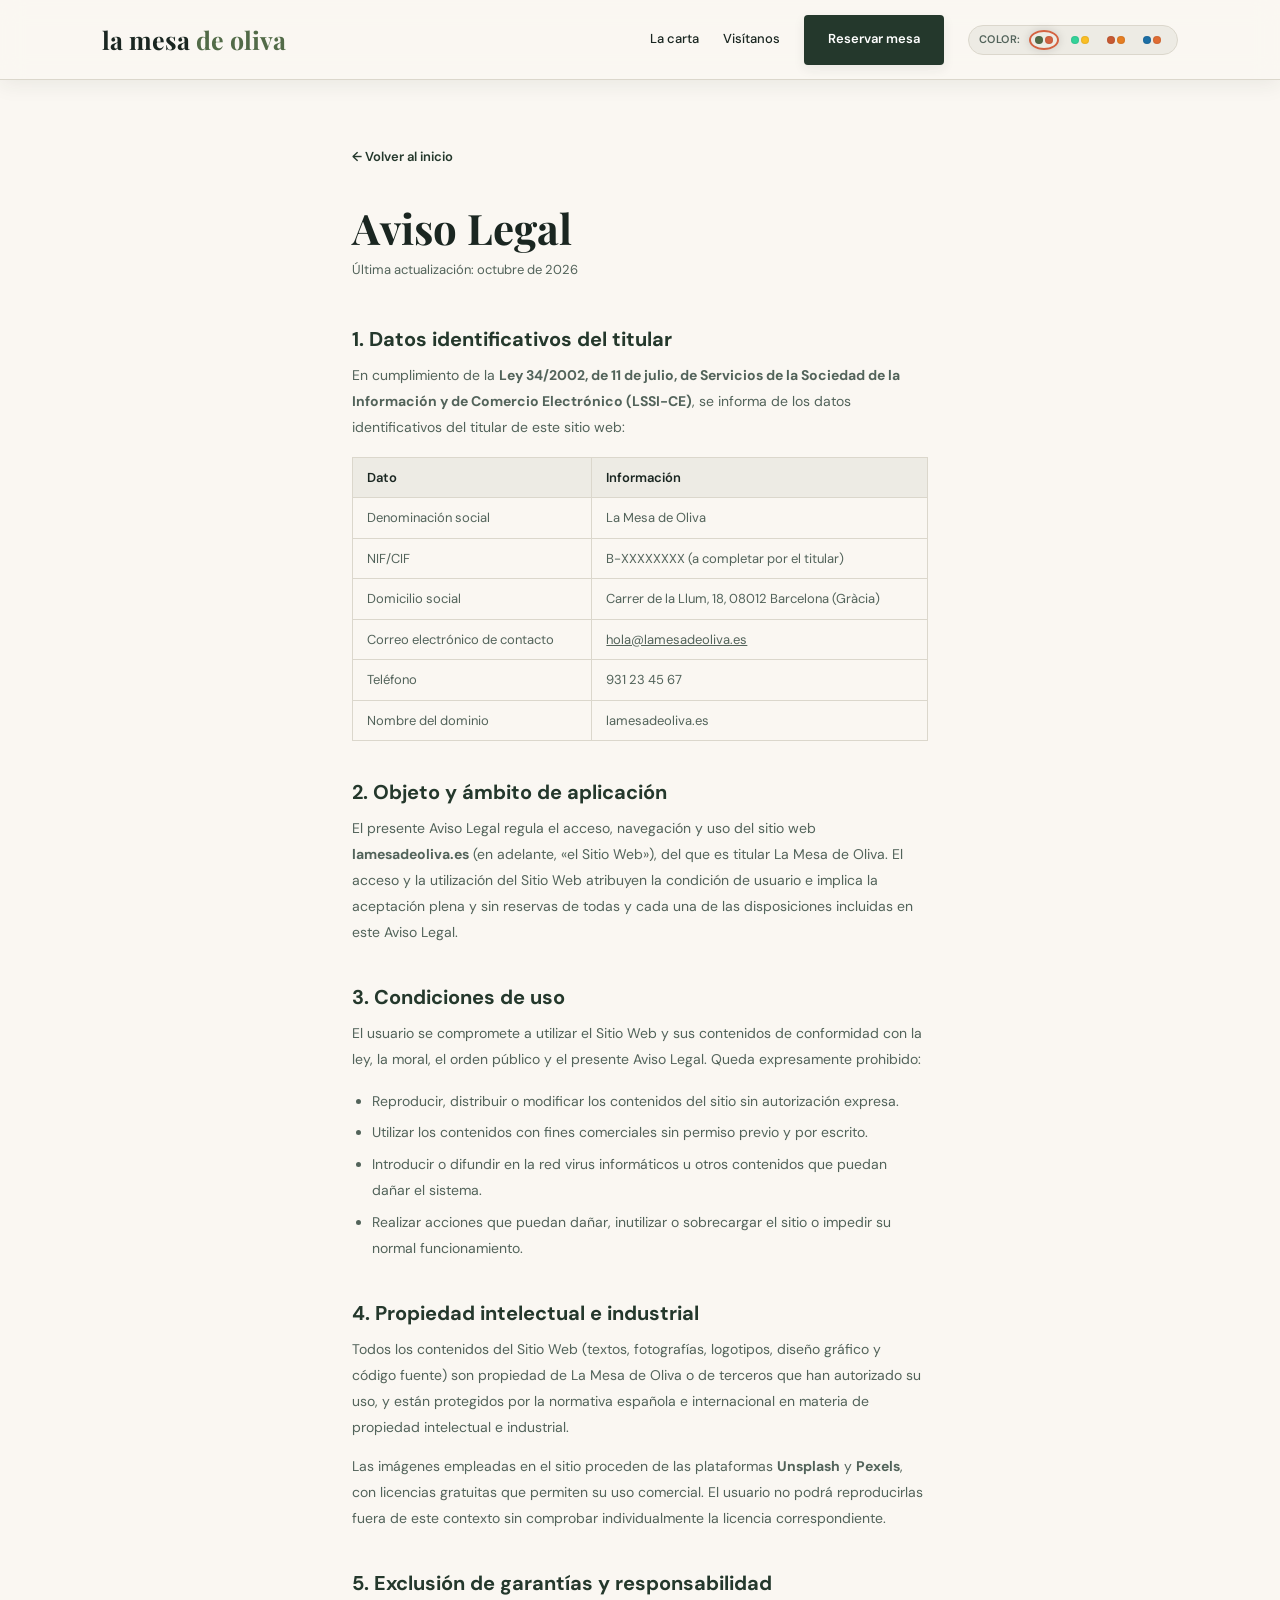
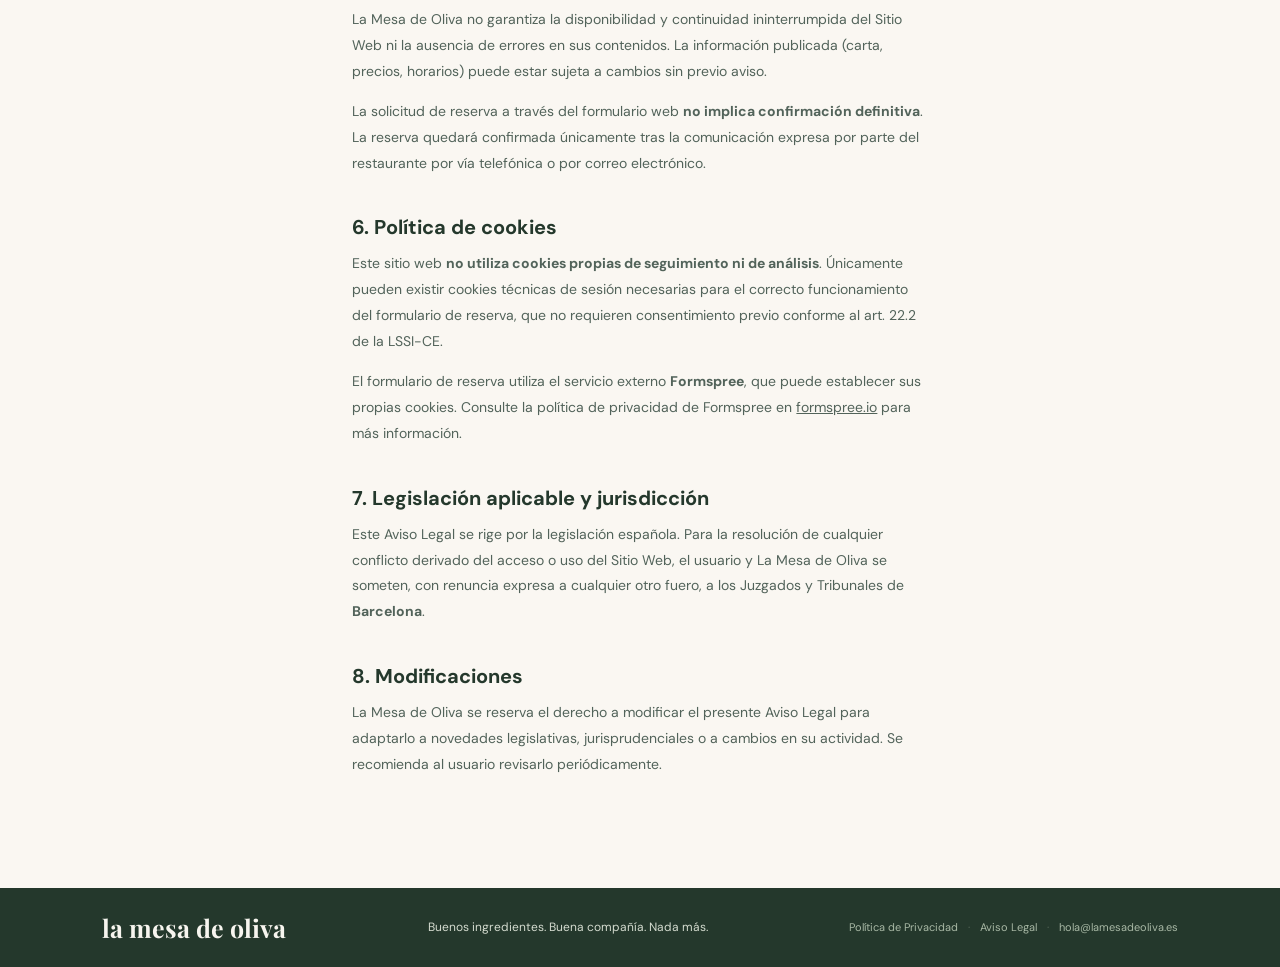
==== aviso-legal.html @ ecdb7daf "Hacienda" ====
<!doctype html>
<html lang="es">
<head>
  <meta charset="utf-8">
  <meta name="viewport" content="width=device-width, initial-scale=1">
  <meta name="description" content="Aviso Legal de La Mesa de Oliva. Información sobre el titular del sitio web conforme a la Ley 34/2002 (LSSI-CE).">
  <title>Aviso Legal | La Mesa de Oliva</title>
  <link rel="icon" href="data:image/svg+xml,<svg xmlns='http://www.w3.org/2000/svg' viewBox='0 0 100 100'><text y='.9em' font-size='90'>🫒</text></svg>">
  <link rel="preconnect" href="https://fonts.googleapis.com">
  <link rel="preconnect" href="https://fonts.gstatic.com" crossorigin>
  <link href="https://fonts.googleapis.com/css2?family=DM+Sans:wght@400;500;600;700&family=Playfair+Display:wght@600;700&display=swap" rel="stylesheet">
  <link rel="stylesheet" href="styles.css">
  <script src="theme.js"></script>
  <style>
    .legal-page {
      max-width: 780px;
      margin: 0 auto;
      padding: 64px 8vw 96px;
    }
    .legal-page h1 {
      font-size: 42px;
      margin-bottom: 10px;
    }
    .legal-date {
      color: var(--muted);
      font-size: 13px;
      margin-bottom: 48px;
      display: block;
    }
    .legal-page h2 {
      font-size: 20px;
      margin-top: 40px;
      margin-bottom: 12px;
      font-family: "DM Sans", sans-serif;
      font-weight: 700;
      color: var(--olive-dark);
    }
    [data-theme="noche"] .legal-page h2 { color: var(--olive); }
    .legal-page p, .legal-page li {
      color: var(--muted);
      font-size: 14px;
      line-height: 1.85;
      margin-bottom: 14px;
    }
    .legal-page ul { padding-left: 20px; }
    .legal-page li { margin-bottom: 6px; }
    .legal-back {
      display: inline-flex;
      align-items: center;
      gap: 6px;
      margin-bottom: 40px;
      color: var(--olive-dark);
      font-size: 13px;
      font-weight: 600;
      text-decoration: none;
      transition: color 160ms ease;
    }
    [data-theme="noche"] .legal-back { color: var(--olive); }
    .legal-back:hover { color: var(--clay); }
    .legal-table {
      width: 100%;
      border-collapse: collapse;
      font-size: 13px;
      margin: 16px 0 24px;
    }
    .legal-table th, .legal-table td {
      padding: 10px 14px;
      text-align: left;
      border: 1px solid var(--line);
      color: var(--muted);
      line-height: 1.5;
    }
    .legal-table th {
      background: var(--sage);
      font-weight: 600;
      color: var(--ink);
    }
  </style>
</head>
<body>
  <header class="site-header">
    <a class="brand" href="index.html" aria-label="La Mesa de Oliva, inicio">la mesa <span>de oliva</span></a>
    <nav aria-label="Navegación principal">
      <a href="index.html#carta">La carta</a>
      <a href="index.html#visitanos">Visítanos</a>
      <a class="button nav-button" href="reserva.html">Reservar mesa</a>
      <div class="theme-selector-wrap" title="Cambiar tema de color">
        <span class="theme-selector-label">Color:</span>
        <div class="theme-selector">
          <button type="button" class="theme-btn active" data-theme="oliva" title="Oliva & Terracota" aria-label="Tema Oliva y Terracota">
            <span class="color-dot" style="background:#526b48"></span>
            <span class="color-dot" style="background:#d46241"></span>
          </button>
          <button type="button" class="theme-btn" data-theme="noche" title="Noche Esmeralda & Oro" aria-label="Tema Noche Esmeralda y Oro">
            <span class="color-dot" style="background:#34d399"></span>
            <span class="color-dot" style="background:#fbbf24"></span>
          </button>
          <button type="button" class="theme-btn" data-theme="terracota" title="Terracota Atardecer" aria-label="Tema Terracota Atardecer">
            <span class="color-dot" style="background:#c85a32"></span>
            <span class="color-dot" style="background:#e67e22"></span>
          </button>
          <button type="button" class="theme-btn" data-theme="cobalto" title="Azul Mediterráneo" aria-label="Tema Azul Mediterráneo">
            <span class="color-dot" style="background:#1d6fa5"></span>
            <span class="color-dot" style="background:#e06d34"></span>
          </button>
        </div>
      </div>
    </nav>
  </header>

  <main>
    <div class="legal-page">
      <a class="legal-back" href="index.html">← Volver al inicio</a>
      <h1>Aviso Legal</h1>
      <span class="legal-date">Última actualización: octubre de 2026</span>

      <h2>1. Datos identificativos del titular</h2>
      <p>En cumplimiento de la <strong>Ley 34/2002, de 11 de julio, de Servicios de la Sociedad de la Información y de Comercio Electrónico (LSSI-CE)</strong>, se informa de los datos identificativos del titular de este sitio web:</p>
      <table class="legal-table">
        <tr><th>Dato</th><th>Información</th></tr>
        <tr><td>Denominación social</td><td>La Mesa de Oliva</td></tr>
        <tr><td>NIF/CIF</td><td>B-XXXXXXXX (a completar por el titular)</td></tr>
        <tr><td>Domicilio social</td><td>Carrer de la Llum, 18, 08012 Barcelona (Gràcia)</td></tr>
        <tr><td>Correo electrónico de contacto</td><td><a href="mailto:hola@lamesadeoliva.es">hola@lamesadeoliva.es</a></td></tr>
        <tr><td>Teléfono</td><td>931 23 45 67</td></tr>
        <tr><td>Nombre del dominio</td><td>lamesadeoliva.es</td></tr>
      </table>

      <h2>2. Objeto y ámbito de aplicación</h2>
      <p>El presente Aviso Legal regula el acceso, navegación y uso del sitio web <strong>lamesadeoliva.es</strong> (en adelante, «el Sitio Web»), del que es titular La Mesa de Oliva. El acceso y la utilización del Sitio Web atribuyen la condición de usuario e implica la aceptación plena y sin reservas de todas y cada una de las disposiciones incluidas en este Aviso Legal.</p>

      <h2>3. Condiciones de uso</h2>
      <p>El usuario se compromete a utilizar el Sitio Web y sus contenidos de conformidad con la ley, la moral, el orden público y el presente Aviso Legal. Queda expresamente prohibido:</p>
      <ul>
        <li>Reproducir, distribuir o modificar los contenidos del sitio sin autorización expresa.</li>
        <li>Utilizar los contenidos con fines comerciales sin permiso previo y por escrito.</li>
        <li>Introducir o difundir en la red virus informáticos u otros contenidos que puedan dañar el sistema.</li>
        <li>Realizar acciones que puedan dañar, inutilizar o sobrecargar el sitio o impedir su normal funcionamiento.</li>
      </ul>

      <h2>4. Propiedad intelectual e industrial</h2>
      <p>Todos los contenidos del Sitio Web (textos, fotografías, logotipos, diseño gráfico y código fuente) son propiedad de La Mesa de Oliva o de terceros que han autorizado su uso, y están protegidos por la normativa española e internacional en materia de propiedad intelectual e industrial.</p>
      <p>Las imágenes empleadas en el sitio proceden de las plataformas <strong>Unsplash</strong> y <strong>Pexels</strong>, con licencias gratuitas que permiten su uso comercial. El usuario no podrá reproducirlas fuera de este contexto sin comprobar individualmente la licencia correspondiente.</p>

      <h2>5. Exclusión de garantías y responsabilidad</h2>
      <p>La Mesa de Oliva no garantiza la disponibilidad y continuidad ininterrumpida del Sitio Web ni la ausencia de errores en sus contenidos. La información publicada (carta, precios, horarios) puede estar sujeta a cambios sin previo aviso.</p>
      <p>La solicitud de reserva a través del formulario web <strong>no implica confirmación definitiva</strong>. La reserva quedará confirmada únicamente tras la comunicación expresa por parte del restaurante por vía telefónica o por correo electrónico.</p>

      <h2>6. Política de cookies</h2>
      <p>Este sitio web <strong>no utiliza cookies propias de seguimiento ni de análisis</strong>. Únicamente pueden existir cookies técnicas de sesión necesarias para el correcto funcionamiento del formulario de reserva, que no requieren consentimiento previo conforme al art. 22.2 de la LSSI-CE.</p>
      <p>El formulario de reserva utiliza el servicio externo <strong>Formspree</strong>, que puede establecer sus propias cookies. Consulte la política de privacidad de Formspree en <a href="https://formspree.io/legal/privacy-policy" target="_blank" rel="noopener">formspree.io</a> para más información.</p>

      <h2>7. Legislación aplicable y jurisdicción</h2>
      <p>Este Aviso Legal se rige por la legislación española. Para la resolución de cualquier conflicto derivado del acceso o uso del Sitio Web, el usuario y La Mesa de Oliva se someten, con renuncia expresa a cualquier otro fuero, a los Juzgados y Tribunales de <strong>Barcelona</strong>.</p>

      <h2>8. Modificaciones</h2>
      <p>La Mesa de Oliva se reserva el derecho a modificar el presente Aviso Legal para adaptarlo a novedades legislativas, jurisprudenciales o a cambios en su actividad. Se recomienda al usuario revisarlo periódicamente.</p>
    </div>
  </main>

  <footer>
    <div class="footer-content">
      <a class="brand" href="index.html">la mesa <span>de oliva</span></a>
      <p>Buenos ingredientes. Buena compañía. Nada más.</p>
      <div class="footer-links">
        <a href="privacidad.html">Política de Privacidad</a>
        <span>·</span>
        <a href="aviso-legal.html">Aviso Legal</a>
        <span>·</span>
        <a href="mailto:hola@lamesadeoliva.es">hola@lamesadeoliva.es</a>
      </div>
    </div>
  </footer>
</body>
</html>
---- styles.css ----
:root {
  color-scheme: light;
  --ink: #1a2621;
  --muted: #52635a;
  --paper: #faf7f2;
  --olive: #526b48;
  --olive-dark: #24382c;
  --clay: #d46241;
  --sage: #edebe4;
  --line: #dbd7cc;
  --card-bg: #ffffff;
  --shadow-color: rgba(36, 56, 44, 0.08);
  --header-bg: rgba(250, 247, 242, 0.88);
  --border-radius: 4px;
  --transition-speed: 0.35s ease;
  font-family: "DM Sans", sans-serif;
  color: var(--ink);
  background: var(--paper);
  font-synthesis: none;
  text-rendering: optimizeLegibility;
}

[data-theme="oliva"] {
  color-scheme: light;
  --ink: #1a2621;
  --muted: #52635a;
  --paper: #faf7f2;
  --olive: #526b48;
  --olive-dark: #24382c;
  --clay: #d46241;
  --sage: #edebe4;
  --line: #dbd7cc;
  --card-bg: #ffffff;
  --shadow-color: rgba(36, 56, 44, 0.08);
  --header-bg: rgba(250, 247, 242, 0.88);
}

[data-theme="noche"] {
  color-scheme: dark;
  --ink: #f0f4f1;
  --muted: #9bb0a5;
  --paper: #0e1713;
  --olive: #34d399;
  --olive-dark: #192c23;
  --clay: #fbbf24;
  --sage: #16241d;
  --line: #24382f;
  --card-bg: #14221b;
  --shadow-color: rgba(0, 0, 0, 0.5);
  --header-bg: rgba(14, 23, 19, 0.90);
}

[data-theme="terracota"] {
  color-scheme: light;
  --ink: #2d1810;
  --muted: #785a4f;
  --paper: #fff8f5;
  --olive: #c85a32;
  --olive-dark: #4a1e17;
  --clay: #e67e22;
  --sage: #f7ebe4;
  --line: #eed8cd;
  --card-bg: #ffffff;
  --shadow-color: rgba(74, 30, 23, 0.08);
  --header-bg: rgba(255, 248, 245, 0.88);
}

[data-theme="cobalto"] {
  color-scheme: light;
  --ink: #0f1f2c;
  --muted: #4d667b;
  --paper: #f4f8fa;
  --olive: #1d6fa5;
  --olive-dark: #0c2b42;
  --clay: #e06d34;
  --sage: #e1edf5;
  --line: #cce0ee;
  --card-bg: #ffffff;
  --shadow-color: rgba(12, 43, 66, 0.08);
  --header-bg: rgba(244, 248, 250, 0.88);
}

* { box-sizing: border-box; }

html { scroll-behavior: smooth; }

body {
  min-width: 320px;
  margin: 0;
  line-height: 1.55;
  background-color: var(--paper);
  color: var(--ink);
  transition: background-color var(--transition-speed), color var(--transition-speed);
}

a { color: inherit; }

.site-header {
  position: sticky;
  top: 0;
  z-index: 100;
  display: flex;
  min-height: 80px;
  align-items: center;
  justify-content: space-between;
  padding: 0 8vw;
  border-bottom: 1px solid var(--line);
  box-shadow: 0 4px 20px var(--shadow-color);
  background: var(--header-bg);
  backdrop-filter: blur(12px);
  -webkit-backdrop-filter: blur(12px);
  transition: background-color var(--transition-speed), border-color var(--transition-speed);
}

.brand {
  color: var(--ink);
  font-family: "Playfair Display", Georgia, serif;
  font-size: 25px;
  font-weight: 700;
  line-height: 1;
  text-decoration: none;
  transition: color var(--transition-speed);
}

.brand span { color: var(--olive); transition: color var(--transition-speed); }

nav {
  display: flex;
  align-items: center;
  gap: 24px;
  font-size: 13px;
  font-weight: 500;
}

nav a {
  text-decoration: none;
  transition: color 160ms ease;
}

nav a:hover, .visit-details a:hover { color: var(--clay); }

/* Theme Selector Control */
.theme-selector-wrap {
  display: flex;
  align-items: center;
  gap: 8px;
  padding: 4px 10px;
  border-radius: 30px;
  background: var(--sage);
  border: 1px solid var(--line);
  transition: background-color var(--transition-speed), border-color var(--transition-speed);
}

.theme-selector-label {
  font-size: 11px;
  font-weight: 600;
  color: var(--muted);
  text-transform: uppercase;
  letter-spacing: 0.5px;
}

.theme-selector {
  display: flex;
  align-items: center;
  gap: 6px;
}

.theme-btn {
  display: flex;
  align-items: center;
  justify-content: center;
  gap: 2px;
  padding: 4px;
  border: 2px solid transparent;
  border-radius: 50%;
  background: transparent;
  cursor: pointer;
  transition: transform 0.2s ease, border-color 0.2s ease, box-shadow 0.2s ease;
}

.theme-btn:hover {
  transform: scale(1.2);
}

.theme-btn.active {
  border-color: var(--clay);
  box-shadow: 0 0 10px var(--accent-glow, rgba(0,0,0,0.15));
}

.color-dot {
  width: 8px;
  height: 8px;
  border-radius: 50%;
  display: inline-block;
  box-shadow: inset 0 0 2px rgba(0,0,0,0.2);
}

.nav-button {
  display: inline-flex;
  min-height: 42px;
  align-items: center;
  padding: 0 18px;
  border-radius: 4px;
  color: #fff !important;
  background: var(--olive-dark);
  font-size: 13px;
  font-weight: 600;
  text-decoration: none;
  white-space: nowrap;
  transition: background-color 160ms ease, transform 160ms ease, box-shadow 160ms ease;
  box-shadow: 0 2px 8px var(--shadow-color);
}
.nav-button:hover {
  background: var(--clay) !important;
  transform: translateY(-1px);
  box-shadow: 0 4px 14px var(--shadow-color);
}

.hero {
  position: relative;
  display: grid;
  min-height: min(690px, calc(100svh - 82px));
  grid-template-columns: 0.9fr 1.1fr;
  align-items: center;
  gap: 6vw;
  padding: 70px 9vw 96px 12vw;
  overflow: hidden;
  background-color: var(--paper);
  background-image: repeating-linear-gradient(135deg, transparent 0 48px, var(--line) 48px 49px);
  transition: background-color var(--transition-speed);
}

.hero-copy { position: relative; z-index: 1; }

.eyebrow {
  margin: 0 0 18px;
  color: var(--olive);
  font-size: 11px;
  font-weight: 700;
  letter-spacing: 1px;
  text-transform: uppercase;
  transition: color var(--transition-speed);
}

h1, h2, h3, p { margin-top: 0; }
h1, h2, h3 { font-family: "Playfair Display", Georgia, serif; }

h1 {
  margin-bottom: 22px;
  font-size: 92px;
  line-height: 1.02;
  color: var(--ink);
  transition: color var(--transition-speed);
}

h1 em, .visit-section h2 em { color: var(--clay); font-weight: 600; transition: color var(--transition-speed); }

.intro {
  max-width: 360px;
  margin-bottom: 30px;
  color: var(--muted);
  font-size: 17px;
  line-height: 1.7;
  transition: color var(--transition-speed);
}

.button {
  display: inline-flex;
  min-height: 50px;
  align-items: center;
  gap: 16px;
  padding: 0 24px;
  border-radius: 4px;
  color: #fff !important;
  background: var(--olive-dark);
  font-size: 13px;
  font-weight: 600;
  text-decoration: none;
  transition: background-color 160ms ease, transform 160ms ease, box-shadow 160ms ease;
  box-shadow: 0 4px 12px var(--shadow-color);
}

.button:hover {
  transform: translateY(-2px);
  background: var(--clay);
  box-shadow: 0 6px 16px var(--shadow-color);
}
.button span { font-size: 18px; }

.hero-photo {
  position: relative;
  min-height: 430px;
  background: var(--sage);
  box-shadow: 18px 18px 0 var(--sage);
  overflow: visible;
  transition: background-color var(--transition-speed), box-shadow var(--transition-speed);
}

.hero-photo-img {
  display: block;
  width: 100%;
  height: 100%;
  min-height: 430px;
  object-fit: cover;
  object-position: center 55%;
  border-radius: 2px;
}

.hero-photo::after {
  position: absolute;
  right: -12px;
  bottom: 22px;
  padding: 10px 14px;
  color: #fff;
  background: var(--clay);
  content: "DE LA HUERTA A LA MESA";
  font-size: 9px;
  font-weight: 700;
  letter-spacing: 1px;
  border-radius: 2px;
  box-shadow: 0 4px 12px var(--shadow-color);
  transition: background-color var(--transition-speed);
}

.photo-note {
  position: absolute;
  right: 9vw;
  bottom: 31px;
  margin: 0;
  color: var(--muted);
  font-size: 11px;
  transition: color var(--transition-speed);
}

.menu-section {
  padding: 96px 8vw 100px;
  background-color: var(--sage);
  background-image: linear-gradient(90deg, var(--line) 1px, transparent 1px);
  background-size: 72px 100%;
  transition: background-color var(--transition-speed);
}

.section-heading { margin-bottom: 44px; text-align: center; }
.section-heading .eyebrow { margin-bottom: 11px; }

h2 {
  margin-bottom: 0;
  font-size: 44px;
  line-height: 1.15;
  color: var(--ink);
  transition: color var(--transition-speed);
}

.menu-list {
  display: grid;
  max-width: 1160px;
  grid-template-columns: repeat(2, minmax(0, 1fr));
  gap: 16px 48px;
  margin: 0 auto;
}

.dish {
  display: grid;
  grid-template-columns: 112px minmax(0, 1fr) auto;
  align-items: center;
  gap: 16px;
  padding: 20px 16px;
  border-top: 1px solid var(--line);
  border-radius: 6px;
  transition: background-color 200ms ease, transform 200ms ease, box-shadow 200ms ease;
}

.dish:hover {
  background: var(--card-bg);
  transform: translateY(-2px);
  box-shadow: 0 8px 24px var(--shadow-color);
}

.dish-image {
  width: 112px;
  aspect-ratio: 1;
  object-fit: cover;
  border-radius: 4px;
  background: var(--line);
}

.dish-copy { min-width: 0; }
.dish h3 { margin-bottom: 7px; font-size: 20px; line-height: 1.25; color: var(--ink); transition: color var(--transition-speed); }
.dish p { margin: 0; color: var(--muted); font-size: 13px; line-height: 1.65; transition: color var(--transition-speed); }
.dish > span {
  padding-left: 14px;
  border-left: 1px solid var(--line);
  color: var(--olive-dark);
  font-size: 15px;
  font-weight: 700;
  white-space: nowrap;
  transition: color var(--transition-speed);
}

[data-theme="noche"] .dish > span {
  color: var(--olive);
}

.menu-note { margin: 28px 0 0; color: var(--muted); font-size: 13px; text-align: center; }

.booking-section {
  display: grid;
  grid-template-columns: 0.85fr 1.15fr;
  gap: 8vw;
  padding: 88px 14vw;
  background: var(--sage);
  transition: background-color var(--transition-speed);
}

.booking-copy h2 { margin-bottom: 20px; font-size: 54px; }
.booking-copy h1 { margin-bottom: 20px; font-size: 54px; line-height: 1.15; color: var(--ink); }
.booking-copy h1 em, .booking-copy h2 em { color: var(--clay); font-weight: 600; }
.booking-copy > p:not(.eyebrow) { max-width: 290px; color: var(--muted); font-size: 14px; line-height: 1.7; }
.booking-copy > a, .phone-link {
  color: var(--olive-dark);
  font-size: 13px;
  font-weight: 700;
  text-decoration-thickness: 1px;
  text-underline-offset: 3px;
}
[data-theme="noche"] .booking-copy > a, [data-theme="noche"] .phone-link {
  color: var(--olive);
}
.phone-link:hover { color: var(--clay); }

.booking-form {
  display: grid;
  grid-template-columns: 1fr 1fr;
  align-content: center;
  gap: 18px 16px;
}

.booking-form label { display: grid; gap: 8px; color: var(--ink); font-size: 13px; font-weight: 600; }
.form-full-width { grid-column: 1 / -1; }

.booking-form input, .booking-form select, .booking-form textarea {
  width: 100%;
  min-height: 46px;
  padding: 0 12px;
  border: 1px solid var(--line);
  border-radius: 4px;
  color: var(--ink);
  background: var(--card-bg);
  font: inherit;
  font-size: 14px;
  transition: border-color 160ms ease, box-shadow 160ms ease, background-color var(--transition-speed), color var(--transition-speed);
}

.booking-form textarea {
  min-height: 72px;
  padding: 10px 12px;
  line-height: 1.5;
  resize: vertical;
}

.booking-form input:focus, .booking-form select:focus, .booking-form textarea:focus {
  outline: 2px solid var(--olive);
  outline-offset: 2px;
  border-color: var(--olive);
}
.booking-submit { justify-content: space-between; border: 0; cursor: pointer; font: inherit; font-size: 13px; }
.booking-status {
  grid-column: 1 / -1;
  padding: 12px 16px;
  border-radius: 4px;
  font-size: 13px;
  font-weight: 500;
  line-height: 1.5;
}
.booking-success {
  background-color: var(--sage);
  color: var(--olive-dark);
  border: 1px solid var(--line);
}
[data-theme="noche"] .booking-success {
  background-color: #193325;
  color: #4ade80;
  border-color: #27523c;
}
.booking-error {
  background-color: #faeceb;
  color: #a3382c;
  border: 1px solid #f0c3bf;
}
.booking-capacity-alert {
  grid-column: 1 / -1;
  padding: 12px 16px;
  border-radius: 4px;
  font-size: 13px;
  font-weight: 500;
  line-height: 1.5;
  background-color: #fdf3f2;
  color: #9c2e22;
  border: 1px solid #f2bdb7;
  box-shadow: 0 2px 6px rgba(156, 46, 34, 0.08);
}
.booking-note { grid-column: 1 / -1; margin: -4px 0 0; color: var(--muted); font-size: 11px; line-height: 1.6; }
.capacity-reset-wrap {
  grid-column: 1 / -1;
  text-align: right;
  margin-top: -2px;
}
.reset-capacity-btn {
  background: none;
  border: none;
  padding: 0;
  font: inherit;
  font-size: 11px;
  color: var(--muted);
  cursor: pointer;
  text-decoration: underline;
  text-underline-offset: 2px;
  transition: color 140ms ease;
}
.reset-capacity-btn:hover {
  color: var(--clay);
}

.visit-section {
  display: grid;
  grid-template-columns: 0.85fr 1.15fr;
  gap: 8vw;
  padding: 88px 14vw;
  background-color: var(--paper);
  background-image: radial-gradient(ellipse at 12% 100%, var(--shadow-color), transparent 35%);
  transition: background-color var(--transition-speed);
}

.visit-section h2 { font-size: 54px; }

.visit-details {
  display: grid;
  grid-template-columns: 1fr 1fr;
  align-content: center;
  gap: 30px 34px;
}

.visit-details p {
  margin: 0;
  padding-left: 14px;
  border-left: 2px solid var(--olive);
  color: var(--muted);
  font-size: 13px;
  line-height: 1.8;
  transition: border-color var(--transition-speed), color var(--transition-speed);
}

.visit-details a {
  text-decoration: none;
  transition: color 160ms ease;
}
.visit-details a:hover {
  color: var(--clay);
  text-decoration: underline;
  text-underline-offset: 3px;
}

footer {
  display: flex;
  align-items: center;
  justify-content: space-between;
  gap: 20px;
  padding: 27px 8vw;
  color: #f7f5ef;
  background: var(--olive-dark);
  transition: background-color var(--transition-speed);
}

.footer-content {
  display: flex;
  width: 100%;
  align-items: center;
  justify-content: space-between;
  gap: 16px;
  flex-wrap: wrap;
}

footer .brand, footer .brand span { color: #f7f5ef; }
footer p { margin: 0; color: #d4dbcf; font-size: 12px; }

.footer-links {
  display: flex;
  align-items: center;
  gap: 10px;
  font-size: 11px;
  color: #a8b8a5;
}

.footer-links a {
  color: #a8b8a5;
  text-decoration: none;
  transition: color 160ms ease;
}
.footer-links a:hover { color: #f7f5ef; }
.footer-links span { opacity: 0.4; }

/* ── RGPD Checkbox ────────────────────────────────────── */
.checkbox-legal-wrap {
  margin-top: 4px;
}

.checkbox-legal {
  display: flex !important;
  flex-direction: row !important;
  align-items: flex-start !important;
  gap: 10px;
  color: var(--muted) !important;
  font-weight: 400 !important;
  font-size: 12px !important;
  line-height: 1.6;
  cursor: pointer;
}

.checkbox-legal input[type="checkbox"] {
  flex-shrink: 0;
  width: 16px;
  height: 16px;
  min-height: unset;
  margin-top: 2px;
  accent-color: var(--olive-dark);
  cursor: pointer;
}

.checkbox-legal span { display: inline; }
.checkbox-legal a {
  color: var(--olive-dark);
  text-decoration: underline;
  text-underline-offset: 2px;
  font-weight: 600;
  transition: color 160ms ease;
}
.checkbox-legal a:hover { color: var(--clay); }
[data-theme="noche"] .checkbox-legal a { color: var(--olive); }

/* ── WhatsApp Floating Button ─────────────────────────── */
.whatsapp-float {
  position: fixed;
  bottom: 28px;
  right: 28px;
  z-index: 999;
  display: flex;
  align-items: center;
  gap: 10px;
  padding: 12px 18px 12px 14px;
  border-radius: 50px;
  background: #25d366;
  color: #fff;
  text-decoration: none;
  font-size: 13px;
  font-weight: 600;
  box-shadow: 0 6px 24px rgba(37, 211, 102, 0.4), 0 2px 8px rgba(0,0,0,0.15);
  transition: transform 0.2s ease, box-shadow 0.2s ease, background-color 0.2s ease;
  animation: wa-bounce-in 0.5s cubic-bezier(0.34, 1.56, 0.64, 1) both;
}

@keyframes wa-bounce-in {
  from { opacity: 0; transform: translateY(20px) scale(0.8); }
  to   { opacity: 1; transform: translateY(0) scale(1); }
}

.whatsapp-float:hover {
  background: #1ebe5d;
  transform: translateY(-3px) scale(1.03);
  box-shadow: 0 10px 32px rgba(37, 211, 102, 0.5), 0 4px 12px rgba(0,0,0,0.15);
}

.whatsapp-icon {
  width: 22px;
  height: 22px;
  flex-shrink: 0;
}

.whatsapp-label {
  white-space: nowrap;
}

a:focus-visible, button:focus-visible, summary:focus-visible, input:focus-visible, select:focus-visible {
  outline: 2px solid var(--clay);
  outline-offset: 3px;
}

@media (max-width: 900px) {
  .site-header { flex-wrap: wrap; gap: 12px; padding: 12px 6vw; }
  .theme-selector-wrap { order: 3; margin: 4px 0 0 auto; }
}

@media (max-width: 760px) {
  .site-header { min-height: 72px; padding: 12px 6vw; }
  nav { gap: 14px; flex-wrap: wrap; justify-content: flex-end; }
  nav a:not(.button) { font-size: 13px; }
  .nav-button { min-height: 38px; padding: 0 14px; font-size: 12px; }
  .hero { min-height: auto; grid-template-columns: 1fr; gap: 36px; padding: 62px 8vw 82px; }
  h1 { font-size: 64px; }
  h2 { font-size: 36px; }
  .booking-copy h2, .booking-copy h1 { font-size: 48px; }
  .visit-section h2 { font-size: 46px; }
  .hero-photo, .hero-photo-img { min-height: 330px; }
  .hero-photo { box-shadow: 10px 10px 0 var(--sage); }
  .photo-note { right: 8vw; bottom: 32px; }
  .menu-section { padding: 68px 8vw 74px; }
  .menu-list { grid-template-columns: 1fr; }
  .booking-section { grid-template-columns: 1fr; gap: 35px; padding: 68px 10vw; }
  .visit-section { grid-template-columns: 1fr; gap: 35px; padding: 68px 10vw; }
  footer { align-items: flex-start; flex-direction: column; padding: 25px 8vw; }
  .footer-content { flex-direction: column; align-items: flex-start; gap: 10px; }
  .footer-links { flex-wrap: wrap; }
}

@media (max-width: 430px) {
  .brand { font-size: 20px; }
  nav { gap: 10px; }
  nav a:not(.button) { font-size: 11px; }
  .nav-button { min-height: 34px; padding: 0 10px; font-size: 11px; }
  .hero-photo, .hero-photo-img { min-height: 270px; }
  .dish { grid-template-columns: 82px minmax(0, 1fr) auto; gap: 12px; padding: 20px 6px; }
  .dish-image { width: 82px; }
  .dish h3 { font-size: 17px; }
  .dish p { font-size: 12px; }
  .booking-form { grid-template-columns: 1fr; }
  .booking-note { grid-column: auto; }
  .visit-details { grid-template-columns: 1fr; }
  .whatsapp-float { bottom: 16px; right: 16px; padding: 10px 14px 10px 12px; font-size: 12px; }
  .whatsapp-label { display: none; }
  .whatsapp-float { border-radius: 50%; padding: 13px; }
}

@media (prefers-reduced-motion: reduce) {
  *, *::before, *::after {
    scroll-behavior: auto !important;
    transition-duration: 0.01ms !important;
  }
}
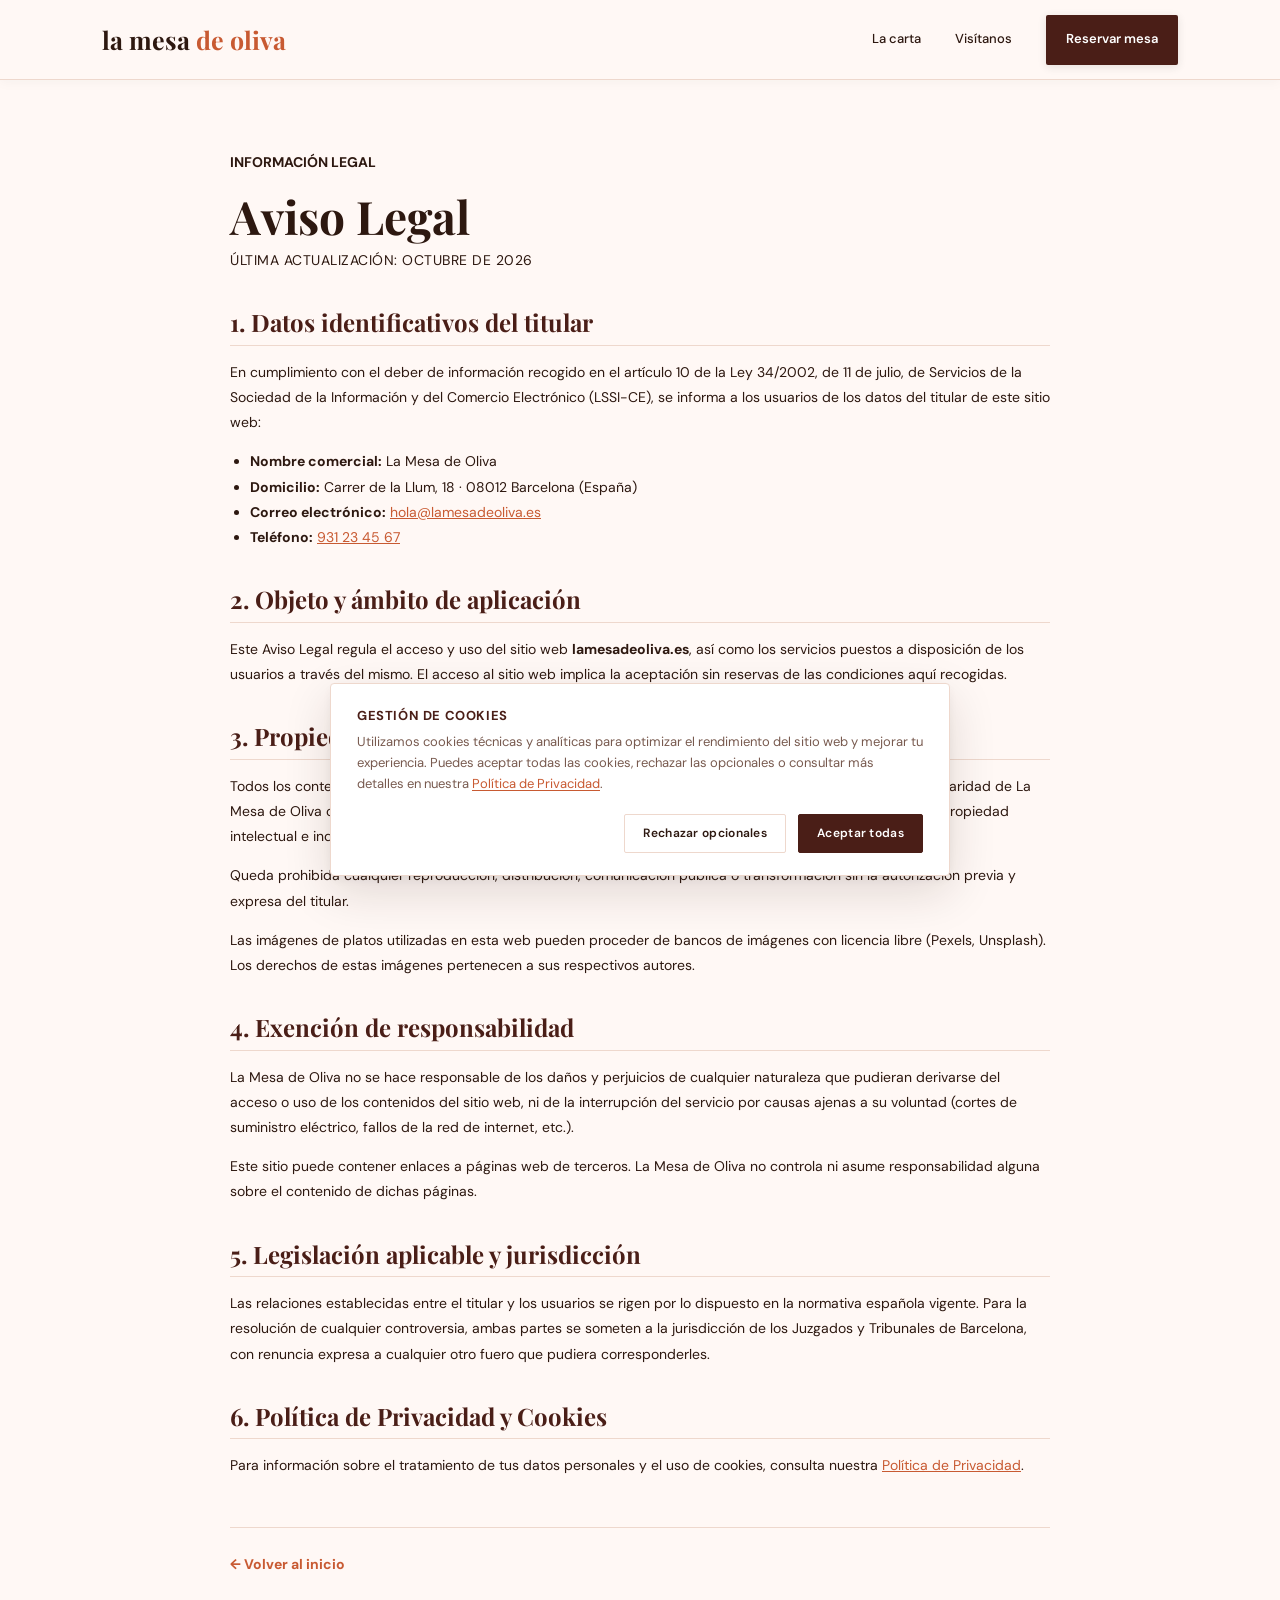
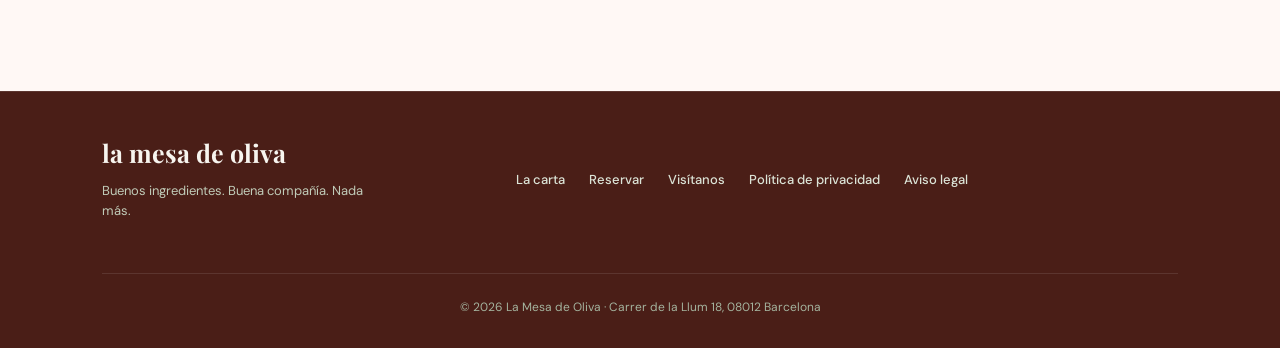
==== commit 2d18f860: "Add files via upload" ====
--- a/aviso-legal.html
+++ b/aviso-legal.html
@@ -3,79 +3,13 @@
 <head>
   <meta charset="utf-8">
   <meta name="viewport" content="width=device-width, initial-scale=1">
-  <meta name="description" content="Aviso Legal de La Mesa de Oliva. Información sobre el titular del sitio web conforme a la Ley 34/2002 (LSSI-CE).">
+  <meta name="description" content="Aviso Legal de La Mesa de Oliva, Barcelona.">
   <title>Aviso Legal | La Mesa de Oliva</title>
   <link rel="icon" href="data:image/svg+xml,<svg xmlns='http://www.w3.org/2000/svg' viewBox='0 0 100 100'><text y='.9em' font-size='90'>🫒</text></svg>">
   <link rel="preconnect" href="https://fonts.googleapis.com">
   <link rel="preconnect" href="https://fonts.gstatic.com" crossorigin>
   <link href="https://fonts.googleapis.com/css2?family=DM+Sans:wght@400;500;600;700&family=Playfair+Display:wght@600;700&display=swap" rel="stylesheet">
   <link rel="stylesheet" href="styles.css">
-  <script src="theme.js"></script>
-  <style>
-    .legal-page {
-      max-width: 780px;
-      margin: 0 auto;
-      padding: 64px 8vw 96px;
-    }
-    .legal-page h1 {
-      font-size: 42px;
-      margin-bottom: 10px;
-    }
-    .legal-date {
-      color: var(--muted);
-      font-size: 13px;
-      margin-bottom: 48px;
-      display: block;
-    }
-    .legal-page h2 {
-      font-size: 20px;
-      margin-top: 40px;
-      margin-bottom: 12px;
-      font-family: "DM Sans", sans-serif;
-      font-weight: 700;
-      color: var(--olive-dark);
-    }
-    [data-theme="noche"] .legal-page h2 { color: var(--olive); }
-    .legal-page p, .legal-page li {
-      color: var(--muted);
-      font-size: 14px;
-      line-height: 1.85;
-      margin-bottom: 14px;
-    }
-    .legal-page ul { padding-left: 20px; }
-    .legal-page li { margin-bottom: 6px; }
-    .legal-back {
-      display: inline-flex;
-      align-items: center;
-      gap: 6px;
-      margin-bottom: 40px;
-      color: var(--olive-dark);
-      font-size: 13px;
-      font-weight: 600;
-      text-decoration: none;
-      transition: color 160ms ease;
-    }
-    [data-theme="noche"] .legal-back { color: var(--olive); }
-    .legal-back:hover { color: var(--clay); }
-    .legal-table {
-      width: 100%;
-      border-collapse: collapse;
-      font-size: 13px;
-      margin: 16px 0 24px;
-    }
-    .legal-table th, .legal-table td {
-      padding: 10px 14px;
-      text-align: left;
-      border: 1px solid var(--line);
-      color: var(--muted);
-      line-height: 1.5;
-    }
-    .legal-table th {
-      background: var(--sage);
-      font-weight: 600;
-      color: var(--ink);
-    }
-  </style>
 </head>
 <body>
   <header class="site-header">
@@ -84,92 +18,90 @@
       <a href="index.html#carta">La carta</a>
       <a href="index.html#visitanos">Visítanos</a>
       <a class="button nav-button" href="reserva.html">Reservar mesa</a>
-      <div class="theme-selector-wrap" title="Cambiar tema de color">
-        <span class="theme-selector-label">Color:</span>
-        <div class="theme-selector">
-          <button type="button" class="theme-btn active" data-theme="oliva" title="Oliva & Terracota" aria-label="Tema Oliva y Terracota">
-            <span class="color-dot" style="background:#526b48"></span>
-            <span class="color-dot" style="background:#d46241"></span>
-          </button>
-          <button type="button" class="theme-btn" data-theme="noche" title="Noche Esmeralda & Oro" aria-label="Tema Noche Esmeralda y Oro">
-            <span class="color-dot" style="background:#34d399"></span>
-            <span class="color-dot" style="background:#fbbf24"></span>
-          </button>
-          <button type="button" class="theme-btn" data-theme="terracota" title="Terracota Atardecer" aria-label="Tema Terracota Atardecer">
-            <span class="color-dot" style="background:#c85a32"></span>
-            <span class="color-dot" style="background:#e67e22"></span>
-          </button>
-          <button type="button" class="theme-btn" data-theme="cobalto" title="Azul Mediterráneo" aria-label="Tema Azul Mediterráneo">
-            <span class="color-dot" style="background:#1d6fa5"></span>
-            <span class="color-dot" style="background:#e06d34"></span>
-          </button>
-        </div>
-      </div>
     </nav>
   </header>
 
   <main>
-    <div class="legal-page">
-      <a class="legal-back" href="index.html">← Volver al inicio</a>
-      <h1>Aviso Legal</h1>
-      <span class="legal-date">Última actualización: octubre de 2026</span>
+    <section class="legal-section">
+      <div class="legal-content">
+        <p class="eyebrow">Información legal</p>
+        <h1>Aviso Legal</h1>
+        <p class="legal-updated">Última actualización: octubre de 2026</p>
 
-      <h2>1. Datos identificativos del titular</h2>
-      <p>En cumplimiento de la <strong>Ley 34/2002, de 11 de julio, de Servicios de la Sociedad de la Información y de Comercio Electrónico (LSSI-CE)</strong>, se informa de los datos identificativos del titular de este sitio web:</p>
-      <table class="legal-table">
-        <tr><th>Dato</th><th>Información</th></tr>
-        <tr><td>Denominación social</td><td>La Mesa de Oliva</td></tr>
-        <tr><td>NIF/CIF</td><td>B-XXXXXXXX (a completar por el titular)</td></tr>
-        <tr><td>Domicilio social</td><td>Carrer de la Llum, 18, 08012 Barcelona (Gràcia)</td></tr>
-        <tr><td>Correo electrónico de contacto</td><td><a href="mailto:hola@lamesadeoliva.es">hola@lamesadeoliva.es</a></td></tr>
-        <tr><td>Teléfono</td><td>931 23 45 67</td></tr>
-        <tr><td>Nombre del dominio</td><td>lamesadeoliva.es</td></tr>
-      </table>
+        <h2>1. Datos identificativos del titular</h2>
+        <p>En cumplimiento con el deber de información recogido en el artículo 10 de la Ley 34/2002, de 11 de julio, de Servicios de la Sociedad de la Información y del Comercio Electrónico (LSSI-CE), se informa a los usuarios de los datos del titular de este sitio web:</p>
+        <ul>
+          <li><strong>Nombre comercial:</strong> La Mesa de Oliva</li>
+          <li><strong>Domicilio:</strong> Carrer de la Llum, 18 · 08012 Barcelona (España)</li>
+          <li><strong>Correo electrónico:</strong> <a href="mailto:hola@lamesadeoliva.es">hola@lamesadeoliva.es</a></li>
+          <li><strong>Teléfono:</strong> <a href="tel:+34931234567">931 23 45 67</a></li>
+        </ul>
 
-      <h2>2. Objeto y ámbito de aplicación</h2>
-      <p>El presente Aviso Legal regula el acceso, navegación y uso del sitio web <strong>lamesadeoliva.es</strong> (en adelante, «el Sitio Web»), del que es titular La Mesa de Oliva. El acceso y la utilización del Sitio Web atribuyen la condición de usuario e implica la aceptación plena y sin reservas de todas y cada una de las disposiciones incluidas en este Aviso Legal.</p>
+        <h2>2. Objeto y ámbito de aplicación</h2>
+        <p>Este Aviso Legal regula el acceso y uso del sitio web <strong>lamesadeoliva.es</strong>, así como los servicios puestos a disposición de los usuarios a través del mismo. El acceso al sitio web implica la aceptación sin reservas de las condiciones aquí recogidas.</p>
 
-      <h2>3. Condiciones de uso</h2>
-      <p>El usuario se compromete a utilizar el Sitio Web y sus contenidos de conformidad con la ley, la moral, el orden público y el presente Aviso Legal. Queda expresamente prohibido:</p>
-      <ul>
-        <li>Reproducir, distribuir o modificar los contenidos del sitio sin autorización expresa.</li>
-        <li>Utilizar los contenidos con fines comerciales sin permiso previo y por escrito.</li>
-        <li>Introducir o difundir en la red virus informáticos u otros contenidos que puedan dañar el sistema.</li>
-        <li>Realizar acciones que puedan dañar, inutilizar o sobrecargar el sitio o impedir su normal funcionamiento.</li>
-      </ul>
+        <h2>3. Propiedad intelectual e industrial</h2>
+        <p>Todos los contenidos del sitio web —textos, fotografías, diseño gráfico, logotipos y demás elementos— son titularidad de La Mesa de Oliva o de sus respectivos autores, y están protegidos por la legislación española e internacional de propiedad intelectual e industrial.</p>
+        <p>Queda prohibida cualquier reproducción, distribución, comunicación pública o transformación sin la autorización previa y expresa del titular.</p>
+        <p>Las imágenes de platos utilizadas en esta web pueden proceder de bancos de imágenes con licencia libre (Pexels, Unsplash). Los derechos de estas imágenes pertenecen a sus respectivos autores.</p>
 
-      <h2>4. Propiedad intelectual e industrial</h2>
-      <p>Todos los contenidos del Sitio Web (textos, fotografías, logotipos, diseño gráfico y código fuente) son propiedad de La Mesa de Oliva o de terceros que han autorizado su uso, y están protegidos por la normativa española e internacional en materia de propiedad intelectual e industrial.</p>
-      <p>Las imágenes empleadas en el sitio proceden de las plataformas <strong>Unsplash</strong> y <strong>Pexels</strong>, con licencias gratuitas que permiten su uso comercial. El usuario no podrá reproducirlas fuera de este contexto sin comprobar individualmente la licencia correspondiente.</p>
+        <h2>4. Exención de responsabilidad</h2>
+        <p>La Mesa de Oliva no se hace responsable de los daños y perjuicios de cualquier naturaleza que pudieran derivarse del acceso o uso de los contenidos del sitio web, ni de la interrupción del servicio por causas ajenas a su voluntad (cortes de suministro eléctrico, fallos de la red de internet, etc.).</p>
+        <p>Este sitio puede contener enlaces a páginas web de terceros. La Mesa de Oliva no controla ni asume responsabilidad alguna sobre el contenido de dichas páginas.</p>
 
-      <h2>5. Exclusión de garantías y responsabilidad</h2>
-      <p>La Mesa de Oliva no garantiza la disponibilidad y continuidad ininterrumpida del Sitio Web ni la ausencia de errores en sus contenidos. La información publicada (carta, precios, horarios) puede estar sujeta a cambios sin previo aviso.</p>
-      <p>La solicitud de reserva a través del formulario web <strong>no implica confirmación definitiva</strong>. La reserva quedará confirmada únicamente tras la comunicación expresa por parte del restaurante por vía telefónica o por correo electrónico.</p>
+        <h2>5. Legislación aplicable y jurisdicción</h2>
+        <p>Las relaciones establecidas entre el titular y los usuarios se rigen por lo dispuesto en la normativa española vigente. Para la resolución de cualquier controversia, ambas partes se someten a la jurisdicción de los Juzgados y Tribunales de Barcelona, con renuncia expresa a cualquier otro fuero que pudiera corresponderles.</p>
 
-      <h2>6. Política de cookies</h2>
-      <p>Este sitio web <strong>no utiliza cookies propias de seguimiento ni de análisis</strong>. Únicamente pueden existir cookies técnicas de sesión necesarias para el correcto funcionamiento del formulario de reserva, que no requieren consentimiento previo conforme al art. 22.2 de la LSSI-CE.</p>
-      <p>El formulario de reserva utiliza el servicio externo <strong>Formspree</strong>, que puede establecer sus propias cookies. Consulte la política de privacidad de Formspree en <a href="https://formspree.io/legal/privacy-policy" target="_blank" rel="noopener">formspree.io</a> para más información.</p>
+        <h2>6. Política de Privacidad y Cookies</h2>
+        <p>Para información sobre el tratamiento de tus datos personales y el uso de cookies, consulta nuestra <a href="privacidad.html">Política de Privacidad</a>.</p>
 
-      <h2>7. Legislación aplicable y jurisdicción</h2>
-      <p>Este Aviso Legal se rige por la legislación española. Para la resolución de cualquier conflicto derivado del acceso o uso del Sitio Web, el usuario y La Mesa de Oliva se someten, con renuncia expresa a cualquier otro fuero, a los Juzgados y Tribunales de <strong>Barcelona</strong>.</p>
-
-      <h2>8. Modificaciones</h2>
-      <p>La Mesa de Oliva se reserva el derecho a modificar el presente Aviso Legal para adaptarlo a novedades legislativas, jurisprudenciales o a cambios en su actividad. Se recomienda al usuario revisarlo periódicamente.</p>
-    </div>
+        <p class="legal-back"><a href="index.html">← Volver al inicio</a></p>
+      </div>
+    </section>
   </main>
 
-  <footer>
-    <div class="footer-content">
+  <footer class="site-footer">
+    <div class="footer-brand">
       <a class="brand" href="index.html">la mesa <span>de oliva</span></a>
-      <p>Buenos ingredientes. Buena compañía. Nada más.</p>
-      <div class="footer-links">
-        <a href="privacidad.html">Política de Privacidad</a>
-        <span>·</span>
-        <a href="aviso-legal.html">Aviso Legal</a>
-        <span>·</span>
-        <a href="mailto:hola@lamesadeoliva.es">hola@lamesadeoliva.es</a>
-      </div>
+      <p class="footer-tagline">Buenos ingredientes. Buena compañía. Nada más.</p>
     </div>
+    <nav class="footer-nav" aria-label="Navegación secundaria">
+      <a href="index.html#carta">La carta</a>
+      <a href="reserva.html">Reservar</a>
+      <a href="index.html#visitanos">Visítanos</a>
+      <a href="privacidad.html">Política de privacidad</a>
+      <a href="aviso-legal.html">Aviso legal</a>
+    </nav>
+    <p class="footer-legal">© 2026 La Mesa de Oliva · Carrer de la Llum 18, 08012 Barcelona</p>
   </footer>
+
+  <div id="cookie-banner" class="cookie-banner" role="dialog" aria-live="polite" aria-label="Gestión de cookies">
+    <div class="cookie-banner-text">
+      <strong class="cookie-title">Gestión de cookies</strong>
+      <p>Utilizamos cookies técnicas y analíticas para optimizar el rendimiento del sitio web y mejorar tu experiencia. Puedes aceptar todas las cookies, rechazar las opcionales o consultar más detalles en nuestra <a href="privacidad.html">Política de Privacidad</a>.</p>
+    </div>
+    <div class="cookie-banner-actions">
+      <button id="cookie-reject" class="cookie-btn cookie-btn-secondary">Rechazar opcionales</button>
+      <button id="cookie-accept" class="cookie-btn cookie-btn-primary">Aceptar todas</button>
+    </div>
+  </div>
+
+  <script>
+    (function () {
+      const banner = document.getElementById('cookie-banner');
+      if (!banner) return;
+      if (!localStorage.getItem('cookie_consent')) {
+        banner.classList.add('cookie-banner--visible');
+      }
+      document.getElementById('cookie-accept').addEventListener('click', function () {
+        localStorage.setItem('cookie_consent', 'all');
+        banner.classList.remove('cookie-banner--visible');
+      });
+      document.getElementById('cookie-reject').addEventListener('click', function () {
+        localStorage.setItem('cookie_consent', 'necessary');
+        banner.classList.remove('cookie-banner--visible');
+      });
+    })();
+  </script>
 </body>
 </html>
--- a/styles.css
+++ b/styles.css
@@ -1,737 +1,758 @@
-:root {
-  color-scheme: light;
-  --ink: #1a2621;
-  --muted: #52635a;
-  --paper: #faf7f2;
-  --olive: #526b48;
-  --olive-dark: #24382c;
-  --clay: #d46241;
-  --sage: #edebe4;
-  --line: #dbd7cc;
-  --card-bg: #ffffff;
-  --shadow-color: rgba(36, 56, 44, 0.08);
-  --header-bg: rgba(250, 247, 242, 0.88);
-  --border-radius: 4px;
-  --transition-speed: 0.35s ease;
-  font-family: "DM Sans", sans-serif;
-  color: var(--ink);
-  background: var(--paper);
-  font-synthesis: none;
-  text-rendering: optimizeLegibility;
-}
-
-[data-theme="oliva"] {
-  color-scheme: light;
-  --ink: #1a2621;
-  --muted: #52635a;
-  --paper: #faf7f2;
-  --olive: #526b48;
-  --olive-dark: #24382c;
-  --clay: #d46241;
-  --sage: #edebe4;
-  --line: #dbd7cc;
-  --card-bg: #ffffff;
-  --shadow-color: rgba(36, 56, 44, 0.08);
-  --header-bg: rgba(250, 247, 242, 0.88);
-}
-
-[data-theme="noche"] {
-  color-scheme: dark;
-  --ink: #f0f4f1;
-  --muted: #9bb0a5;
-  --paper: #0e1713;
-  --olive: #34d399;
-  --olive-dark: #192c23;
-  --clay: #fbbf24;
-  --sage: #16241d;
-  --line: #24382f;
-  --card-bg: #14221b;
-  --shadow-color: rgba(0, 0, 0, 0.5);
-  --header-bg: rgba(14, 23, 19, 0.90);
-}
-
-[data-theme="terracota"] {
-  color-scheme: light;
-  --ink: #2d1810;
-  --muted: #785a4f;
-  --paper: #fff8f5;
-  --olive: #c85a32;
-  --olive-dark: #4a1e17;
-  --clay: #e67e22;
-  --sage: #f7ebe4;
-  --line: #eed8cd;
-  --card-bg: #ffffff;
-  --shadow-color: rgba(74, 30, 23, 0.08);
-  --header-bg: rgba(255, 248, 245, 0.88);
-}
-
-[data-theme="cobalto"] {
-  color-scheme: light;
-  --ink: #0f1f2c;
-  --muted: #4d667b;
-  --paper: #f4f8fa;
-  --olive: #1d6fa5;
-  --olive-dark: #0c2b42;
-  --clay: #e06d34;
-  --sage: #e1edf5;
-  --line: #cce0ee;
-  --card-bg: #ffffff;
-  --shadow-color: rgba(12, 43, 66, 0.08);
-  --header-bg: rgba(244, 248, 250, 0.88);
-}
-
-* { box-sizing: border-box; }
-
-html { scroll-behavior: smooth; }
-
-body {
-  min-width: 320px;
-  margin: 0;
-  line-height: 1.55;
-  background-color: var(--paper);
-  color: var(--ink);
-  transition: background-color var(--transition-speed), color var(--transition-speed);
-}
-
-a { color: inherit; }
-
-.site-header {
-  position: sticky;
-  top: 0;
-  z-index: 100;
-  display: flex;
-  min-height: 80px;
-  align-items: center;
-  justify-content: space-between;
-  padding: 0 8vw;
-  border-bottom: 1px solid var(--line);
-  box-shadow: 0 4px 20px var(--shadow-color);
-  background: var(--header-bg);
-  backdrop-filter: blur(12px);
-  -webkit-backdrop-filter: blur(12px);
-  transition: background-color var(--transition-speed), border-color var(--transition-speed);
-}
-
-.brand {
-  color: var(--ink);
-  font-family: "Playfair Display", Georgia, serif;
-  font-size: 25px;
-  font-weight: 700;
-  line-height: 1;
-  text-decoration: none;
-  transition: color var(--transition-speed);
-}
-
-.brand span { color: var(--olive); transition: color var(--transition-speed); }
-
-nav {
-  display: flex;
-  align-items: center;
-  gap: 24px;
-  font-size: 13px;
-  font-weight: 500;
-}
-
-nav a {
-  text-decoration: none;
-  transition: color 160ms ease;
-}
-
-nav a:hover, .visit-details a:hover { color: var(--clay); }
-
-/* Theme Selector Control */
-.theme-selector-wrap {
-  display: flex;
-  align-items: center;
-  gap: 8px;
-  padding: 4px 10px;
-  border-radius: 30px;
-  background: var(--sage);
-  border: 1px solid var(--line);
-  transition: background-color var(--transition-speed), border-color var(--transition-speed);
-}
-
-.theme-selector-label {
-  font-size: 11px;
-  font-weight: 600;
-  color: var(--muted);
-  text-transform: uppercase;
-  letter-spacing: 0.5px;
-}
-
-.theme-selector {
-  display: flex;
-  align-items: center;
-  gap: 6px;
-}
-
-.theme-btn {
-  display: flex;
-  align-items: center;
-  justify-content: center;
-  gap: 2px;
-  padding: 4px;
-  border: 2px solid transparent;
-  border-radius: 50%;
-  background: transparent;
-  cursor: pointer;
-  transition: transform 0.2s ease, border-color 0.2s ease, box-shadow 0.2s ease;
-}
-
-.theme-btn:hover {
-  transform: scale(1.2);
-}
-
-.theme-btn.active {
-  border-color: var(--clay);
-  box-shadow: 0 0 10px var(--accent-glow, rgba(0,0,0,0.15));
-}
-
-.color-dot {
-  width: 8px;
-  height: 8px;
-  border-radius: 50%;
-  display: inline-block;
-  box-shadow: inset 0 0 2px rgba(0,0,0,0.2);
-}
-
-.nav-button {
-  display: inline-flex;
-  min-height: 42px;
-  align-items: center;
-  padding: 0 18px;
-  border-radius: 4px;
-  color: #fff !important;
-  background: var(--olive-dark);
-  font-size: 13px;
-  font-weight: 600;
-  text-decoration: none;
-  white-space: nowrap;
-  transition: background-color 160ms ease, transform 160ms ease, box-shadow 160ms ease;
-  box-shadow: 0 2px 8px var(--shadow-color);
-}
-.nav-button:hover {
-  background: var(--clay) !important;
-  transform: translateY(-1px);
-  box-shadow: 0 4px 14px var(--shadow-color);
-}
-
-.hero {
-  position: relative;
-  display: grid;
-  min-height: min(690px, calc(100svh - 82px));
-  grid-template-columns: 0.9fr 1.1fr;
-  align-items: center;
-  gap: 6vw;
-  padding: 70px 9vw 96px 12vw;
-  overflow: hidden;
-  background-color: var(--paper);
-  background-image: repeating-linear-gradient(135deg, transparent 0 48px, var(--line) 48px 49px);
-  transition: background-color var(--transition-speed);
-}
-
-.hero-copy { position: relative; z-index: 1; }
-
-.eyebrow {
-  margin: 0 0 18px;
-  color: var(--olive);
-  font-size: 11px;
-  font-weight: 700;
-  letter-spacing: 1px;
-  text-transform: uppercase;
-  transition: color var(--transition-speed);
-}
-
-h1, h2, h3, p { margin-top: 0; }
-h1, h2, h3 { font-family: "Playfair Display", Georgia, serif; }
-
-h1 {
-  margin-bottom: 22px;
-  font-size: 92px;
-  line-height: 1.02;
-  color: var(--ink);
-  transition: color var(--transition-speed);
-}
-
-h1 em, .visit-section h2 em { color: var(--clay); font-weight: 600; transition: color var(--transition-speed); }
-
-.intro {
-  max-width: 360px;
-  margin-bottom: 30px;
-  color: var(--muted);
-  font-size: 17px;
-  line-height: 1.7;
-  transition: color var(--transition-speed);
-}
-
-.button {
-  display: inline-flex;
-  min-height: 50px;
-  align-items: center;
-  gap: 16px;
-  padding: 0 24px;
-  border-radius: 4px;
-  color: #fff !important;
-  background: var(--olive-dark);
-  font-size: 13px;
-  font-weight: 600;
-  text-decoration: none;
-  transition: background-color 160ms ease, transform 160ms ease, box-shadow 160ms ease;
-  box-shadow: 0 4px 12px var(--shadow-color);
-}
-
-.button:hover {
-  transform: translateY(-2px);
-  background: var(--clay);
-  box-shadow: 0 6px 16px var(--shadow-color);
-}
-.button span { font-size: 18px; }
-
-.hero-photo {
-  position: relative;
-  min-height: 430px;
-  background: var(--sage);
-  box-shadow: 18px 18px 0 var(--sage);
-  overflow: visible;
-  transition: background-color var(--transition-speed), box-shadow var(--transition-speed);
-}
-
-.hero-photo-img {
-  display: block;
-  width: 100%;
-  height: 100%;
-  min-height: 430px;
-  object-fit: cover;
-  object-position: center 55%;
-  border-radius: 2px;
-}
-
-.hero-photo::after {
-  position: absolute;
-  right: -12px;
-  bottom: 22px;
-  padding: 10px 14px;
-  color: #fff;
-  background: var(--clay);
-  content: "DE LA HUERTA A LA MESA";
-  font-size: 9px;
-  font-weight: 700;
-  letter-spacing: 1px;
-  border-radius: 2px;
-  box-shadow: 0 4px 12px var(--shadow-color);
-  transition: background-color var(--transition-speed);
-}
-
-.photo-note {
-  position: absolute;
-  right: 9vw;
-  bottom: 31px;
-  margin: 0;
-  color: var(--muted);
-  font-size: 11px;
-  transition: color var(--transition-speed);
-}
-
-.menu-section {
-  padding: 96px 8vw 100px;
-  background-color: var(--sage);
-  background-image: linear-gradient(90deg, var(--line) 1px, transparent 1px);
-  background-size: 72px 100%;
-  transition: background-color var(--transition-speed);
-}
-
-.section-heading { margin-bottom: 44px; text-align: center; }
-.section-heading .eyebrow { margin-bottom: 11px; }
-
-h2 {
-  margin-bottom: 0;
-  font-size: 44px;
-  line-height: 1.15;
-  color: var(--ink);
-  transition: color var(--transition-speed);
-}
-
-.menu-list {
-  display: grid;
-  max-width: 1160px;
-  grid-template-columns: repeat(2, minmax(0, 1fr));
-  gap: 16px 48px;
-  margin: 0 auto;
-}
-
-.dish {
-  display: grid;
-  grid-template-columns: 112px minmax(0, 1fr) auto;
-  align-items: center;
-  gap: 16px;
-  padding: 20px 16px;
-  border-top: 1px solid var(--line);
-  border-radius: 6px;
-  transition: background-color 200ms ease, transform 200ms ease, box-shadow 200ms ease;
-}
-
-.dish:hover {
-  background: var(--card-bg);
-  transform: translateY(-2px);
-  box-shadow: 0 8px 24px var(--shadow-color);
-}
-
-.dish-image {
-  width: 112px;
-  aspect-ratio: 1;
-  object-fit: cover;
-  border-radius: 4px;
-  background: var(--line);
-}
-
-.dish-copy { min-width: 0; }
-.dish h3 { margin-bottom: 7px; font-size: 20px; line-height: 1.25; color: var(--ink); transition: color var(--transition-speed); }
-.dish p { margin: 0; color: var(--muted); font-size: 13px; line-height: 1.65; transition: color var(--transition-speed); }
-.dish > span {
-  padding-left: 14px;
-  border-left: 1px solid var(--line);
-  color: var(--olive-dark);
-  font-size: 15px;
-  font-weight: 700;
-  white-space: nowrap;
-  transition: color var(--transition-speed);
-}
-
-[data-theme="noche"] .dish > span {
-  color: var(--olive);
-}
-
-.menu-note { margin: 28px 0 0; color: var(--muted); font-size: 13px; text-align: center; }
-
-.booking-section {
-  display: grid;
-  grid-template-columns: 0.85fr 1.15fr;
-  gap: 8vw;
-  padding: 88px 14vw;
-  background: var(--sage);
-  transition: background-color var(--transition-speed);
-}
-
-.booking-copy h2 { margin-bottom: 20px; font-size: 54px; }
-.booking-copy h1 { margin-bottom: 20px; font-size: 54px; line-height: 1.15; color: var(--ink); }
-.booking-copy h1 em, .booking-copy h2 em { color: var(--clay); font-weight: 600; }
-.booking-copy > p:not(.eyebrow) { max-width: 290px; color: var(--muted); font-size: 14px; line-height: 1.7; }
-.booking-copy > a, .phone-link {
-  color: var(--olive-dark);
-  font-size: 13px;
-  font-weight: 700;
-  text-decoration-thickness: 1px;
-  text-underline-offset: 3px;
-}
-[data-theme="noche"] .booking-copy > a, [data-theme="noche"] .phone-link {
-  color: var(--olive);
-}
-.phone-link:hover { color: var(--clay); }
-
-.booking-form {
-  display: grid;
-  grid-template-columns: 1fr 1fr;
-  align-content: center;
-  gap: 18px 16px;
-}
-
-.booking-form label { display: grid; gap: 8px; color: var(--ink); font-size: 13px; font-weight: 600; }
-.form-full-width { grid-column: 1 / -1; }
-
-.booking-form input, .booking-form select, .booking-form textarea {
-  width: 100%;
-  min-height: 46px;
-  padding: 0 12px;
-  border: 1px solid var(--line);
-  border-radius: 4px;
-  color: var(--ink);
-  background: var(--card-bg);
-  font: inherit;
-  font-size: 14px;
-  transition: border-color 160ms ease, box-shadow 160ms ease, background-color var(--transition-speed), color var(--transition-speed);
-}
-
-.booking-form textarea {
-  min-height: 72px;
-  padding: 10px 12px;
-  line-height: 1.5;
-  resize: vertical;
-}
-
-.booking-form input:focus, .booking-form select:focus, .booking-form textarea:focus {
-  outline: 2px solid var(--olive);
-  outline-offset: 2px;
-  border-color: var(--olive);
-}
-.booking-submit { justify-content: space-between; border: 0; cursor: pointer; font: inherit; font-size: 13px; }
-.booking-status {
-  grid-column: 1 / -1;
-  padding: 12px 16px;
-  border-radius: 4px;
-  font-size: 13px;
-  font-weight: 500;
-  line-height: 1.5;
-}
-.booking-success {
-  background-color: var(--sage);
-  color: var(--olive-dark);
-  border: 1px solid var(--line);
-}
-[data-theme="noche"] .booking-success {
-  background-color: #193325;
-  color: #4ade80;
-  border-color: #27523c;
-}
-.booking-error {
-  background-color: #faeceb;
-  color: #a3382c;
-  border: 1px solid #f0c3bf;
-}
-.booking-capacity-alert {
-  grid-column: 1 / -1;
-  padding: 12px 16px;
-  border-radius: 4px;
-  font-size: 13px;
-  font-weight: 500;
-  line-height: 1.5;
-  background-color: #fdf3f2;
-  color: #9c2e22;
-  border: 1px solid #f2bdb7;
-  box-shadow: 0 2px 6px rgba(156, 46, 34, 0.08);
-}
-.booking-note { grid-column: 1 / -1; margin: -4px 0 0; color: var(--muted); font-size: 11px; line-height: 1.6; }
-.capacity-reset-wrap {
-  grid-column: 1 / -1;
-  text-align: right;
-  margin-top: -2px;
-}
-.reset-capacity-btn {
-  background: none;
-  border: none;
-  padding: 0;
-  font: inherit;
-  font-size: 11px;
-  color: var(--muted);
-  cursor: pointer;
-  text-decoration: underline;
-  text-underline-offset: 2px;
-  transition: color 140ms ease;
-}
-.reset-capacity-btn:hover {
-  color: var(--clay);
-}
-
-.visit-section {
-  display: grid;
-  grid-template-columns: 0.85fr 1.15fr;
-  gap: 8vw;
-  padding: 88px 14vw;
-  background-color: var(--paper);
-  background-image: radial-gradient(ellipse at 12% 100%, var(--shadow-color), transparent 35%);
-  transition: background-color var(--transition-speed);
-}
-
-.visit-section h2 { font-size: 54px; }
-
-.visit-details {
-  display: grid;
-  grid-template-columns: 1fr 1fr;
-  align-content: center;
-  gap: 30px 34px;
-}
-
-.visit-details p {
-  margin: 0;
-  padding-left: 14px;
-  border-left: 2px solid var(--olive);
-  color: var(--muted);
-  font-size: 13px;
-  line-height: 1.8;
-  transition: border-color var(--transition-speed), color var(--transition-speed);
-}
-
-.visit-details a {
-  text-decoration: none;
-  transition: color 160ms ease;
-}
-.visit-details a:hover {
-  color: var(--clay);
-  text-decoration: underline;
-  text-underline-offset: 3px;
-}
-
-footer {
-  display: flex;
-  align-items: center;
-  justify-content: space-between;
-  gap: 20px;
-  padding: 27px 8vw;
-  color: #f7f5ef;
-  background: var(--olive-dark);
-  transition: background-color var(--transition-speed);
-}
-
-.footer-content {
-  display: flex;
-  width: 100%;
-  align-items: center;
-  justify-content: space-between;
-  gap: 16px;
-  flex-wrap: wrap;
-}
-
-footer .brand, footer .brand span { color: #f7f5ef; }
-footer p { margin: 0; color: #d4dbcf; font-size: 12px; }
-
-.footer-links {
-  display: flex;
-  align-items: center;
-  gap: 10px;
-  font-size: 11px;
-  color: #a8b8a5;
-}
-
-.footer-links a {
-  color: #a8b8a5;
-  text-decoration: none;
-  transition: color 160ms ease;
-}
-.footer-links a:hover { color: #f7f5ef; }
-.footer-links span { opacity: 0.4; }
-
-/* ── RGPD Checkbox ────────────────────────────────────── */
-.checkbox-legal-wrap {
-  margin-top: 4px;
-}
-
-.checkbox-legal {
-  display: flex !important;
-  flex-direction: row !important;
-  align-items: flex-start !important;
-  gap: 10px;
-  color: var(--muted) !important;
-  font-weight: 400 !important;
-  font-size: 12px !important;
-  line-height: 1.6;
-  cursor: pointer;
-}
-
-.checkbox-legal input[type="checkbox"] {
-  flex-shrink: 0;
-  width: 16px;
-  height: 16px;
-  min-height: unset;
-  margin-top: 2px;
-  accent-color: var(--olive-dark);
-  cursor: pointer;
-}
-
-.checkbox-legal span { display: inline; }
-.checkbox-legal a {
-  color: var(--olive-dark);
-  text-decoration: underline;
-  text-underline-offset: 2px;
-  font-weight: 600;
-  transition: color 160ms ease;
-}
-.checkbox-legal a:hover { color: var(--clay); }
-[data-theme="noche"] .checkbox-legal a { color: var(--olive); }
-
-/* ── WhatsApp Floating Button ─────────────────────────── */
-.whatsapp-float {
-  position: fixed;
-  bottom: 28px;
-  right: 28px;
-  z-index: 999;
-  display: flex;
-  align-items: center;
-  gap: 10px;
-  padding: 12px 18px 12px 14px;
-  border-radius: 50px;
-  background: #25d366;
-  color: #fff;
-  text-decoration: none;
-  font-size: 13px;
-  font-weight: 600;
-  box-shadow: 0 6px 24px rgba(37, 211, 102, 0.4), 0 2px 8px rgba(0,0,0,0.15);
-  transition: transform 0.2s ease, box-shadow 0.2s ease, background-color 0.2s ease;
-  animation: wa-bounce-in 0.5s cubic-bezier(0.34, 1.56, 0.64, 1) both;
-}
-
-@keyframes wa-bounce-in {
-  from { opacity: 0; transform: translateY(20px) scale(0.8); }
-  to   { opacity: 1; transform: translateY(0) scale(1); }
-}
-
-.whatsapp-float:hover {
-  background: #1ebe5d;
-  transform: translateY(-3px) scale(1.03);
-  box-shadow: 0 10px 32px rgba(37, 211, 102, 0.5), 0 4px 12px rgba(0,0,0,0.15);
-}
-
-.whatsapp-icon {
-  width: 22px;
-  height: 22px;
-  flex-shrink: 0;
-}
-
-.whatsapp-label {
-  white-space: nowrap;
-}
-
-a:focus-visible, button:focus-visible, summary:focus-visible, input:focus-visible, select:focus-visible {
-  outline: 2px solid var(--clay);
-  outline-offset: 3px;
-}
-
-@media (max-width: 900px) {
-  .site-header { flex-wrap: wrap; gap: 12px; padding: 12px 6vw; }
-  .theme-selector-wrap { order: 3; margin: 4px 0 0 auto; }
-}
-
-@media (max-width: 760px) {
-  .site-header { min-height: 72px; padding: 12px 6vw; }
-  nav { gap: 14px; flex-wrap: wrap; justify-content: flex-end; }
-  nav a:not(.button) { font-size: 13px; }
-  .nav-button { min-height: 38px; padding: 0 14px; font-size: 12px; }
-  .hero { min-height: auto; grid-template-columns: 1fr; gap: 36px; padding: 62px 8vw 82px; }
-  h1 { font-size: 64px; }
-  h2 { font-size: 36px; }
-  .booking-copy h2, .booking-copy h1 { font-size: 48px; }
-  .visit-section h2 { font-size: 46px; }
-  .hero-photo, .hero-photo-img { min-height: 330px; }
-  .hero-photo { box-shadow: 10px 10px 0 var(--sage); }
-  .photo-note { right: 8vw; bottom: 32px; }
-  .menu-section { padding: 68px 8vw 74px; }
-  .menu-list { grid-template-columns: 1fr; }
-  .booking-section { grid-template-columns: 1fr; gap: 35px; padding: 68px 10vw; }
-  .visit-section { grid-template-columns: 1fr; gap: 35px; padding: 68px 10vw; }
-  footer { align-items: flex-start; flex-direction: column; padding: 25px 8vw; }
-  .footer-content { flex-direction: column; align-items: flex-start; gap: 10px; }
-  .footer-links { flex-wrap: wrap; }
-}
-
-@media (max-width: 430px) {
-  .brand { font-size: 20px; }
-  nav { gap: 10px; }
-  nav a:not(.button) { font-size: 11px; }
-  .nav-button { min-height: 34px; padding: 0 10px; font-size: 11px; }
-  .hero-photo, .hero-photo-img { min-height: 270px; }
-  .dish { grid-template-columns: 82px minmax(0, 1fr) auto; gap: 12px; padding: 20px 6px; }
-  .dish-image { width: 82px; }
-  .dish h3 { font-size: 17px; }
-  .dish p { font-size: 12px; }
-  .booking-form { grid-template-columns: 1fr; }
-  .booking-note { grid-column: auto; }
-  .visit-details { grid-template-columns: 1fr; }
-  .whatsapp-float { bottom: 16px; right: 16px; padding: 10px 14px 10px 12px; font-size: 12px; }
-  .whatsapp-label { display: none; }
-  .whatsapp-float { border-radius: 50%; padding: 13px; }
-}
-
-@media (prefers-reduced-motion: reduce) {
-  *, *::before, *::after {
-    scroll-behavior: auto !important;
-    transition-duration: 0.01ms !important;
-  }
+:root {
+  color-scheme: light;
+  --ink: #2d1810;
+  --muted: #785a4f;
+  --paper: #fff8f5;
+  --olive: #c85a32;
+  --olive-dark: #4a1e17;
+  --clay: #e67e22;
+  --sage: #f7ebe4;
+  --line: #eed8cd;
+  font-family: "DM Sans", sans-serif;
+  color: var(--ink);
+  background: var(--paper);
+  font-synthesis: none;
+  text-rendering: optimizeLegibility;
+}
+
+* { box-sizing: border-box; }
+
+html { scroll-behavior: smooth; }
+
+body {
+  min-width: 320px;
+  margin: 0;
+  line-height: 1.55;
+}
+
+a { color: inherit; }
+
+.site-header {
+  position: relative;
+  z-index: 2;
+  display: flex;
+  min-height: 80px;
+  align-items: center;
+  justify-content: space-between;
+  padding: 0 8vw;
+  border-bottom: 1px solid var(--line);
+  box-shadow: 0 2px 12px rgb(38 53 46 / 4%);
+  background: var(--paper);
+}
+
+.brand {
+  color: var(--ink);
+  font-family: "Playfair Display", Georgia, serif;
+  font-size: 25px;
+  font-weight: 700;
+  line-height: 1;
+  text-decoration: none;
+}
+
+.brand span { color: var(--olive); }
+
+nav {
+  display: flex;
+  align-items: center;
+  gap: 34px;
+  font-size: 13px;
+  font-weight: 500;
+}
+
+nav a {
+  text-decoration: none;
+  transition: color 160ms ease;
+}
+
+nav a:hover, .visit-details a:hover { color: var(--clay); }
+
+.nav-button {
+  display: inline-flex;
+  min-height: 42px;
+  align-items: center;
+  padding: 0 18px;
+  border-radius: 2px;
+  color: #fff !important;
+  background: var(--olive-dark);
+  font-size: 13px;
+  font-weight: 600;
+  text-decoration: none;
+  white-space: nowrap;
+  transition: background-color 160ms ease, transform 160ms ease, box-shadow 160ms ease;
+  box-shadow: 0 2px 8px rgb(38 53 46 / 12%);
+}
+.nav-button:hover {
+  background: var(--clay) !important;
+  transform: translateY(-1px);
+  box-shadow: 0 4px 12px rgb(38 53 46 / 16%);
+}
+
+.nav-call { font-weight: 700; }
+
+.reservation-dropdown { position: relative; }
+.reservation-dropdown summary {
+  display: flex;
+  min-height: 46px;
+  align-items: center;
+  gap: 8px;
+  padding: 0 17px;
+  border: 1px solid rgb(255 255 255 / 20%);
+  border-radius: 3px;
+  color: #fff;
+  background: var(--olive-dark);
+  cursor: pointer;
+  list-style: none;
+  box-shadow: 0 3px 9px rgb(38 53 46 / 12%);
+  transition: background-color 160ms ease, box-shadow 160ms ease, transform 160ms ease;
+}
+.reservation-dropdown summary:hover {
+  transform: translateY(-1px);
+  background: #405b48;
+  box-shadow: 0 5px 12px rgb(38 53 46 / 16%);
+}
+.reservation-dropdown summary::-webkit-details-marker { display: none; }
+.reservation-dropdown summary::after {
+  width: 7px;
+  height: 7px;
+  border-right: 1.5px solid #dce4d7;
+  border-bottom: 1.5px solid #dce4d7;
+  content: "";
+  transform: rotate(45deg) translateY(-2px);
+  transition: transform 160ms ease;
+}
+.reservation-dropdown[open] summary::after { transform: rotate(225deg) translateY(-1px); }
+.reservation-options {
+  position: absolute;
+  top: calc(100% + 10px);
+  right: 0;
+  z-index: 5;
+  min-width: 224px;
+  padding: 5px;
+  border: 1px solid #d8ded5;
+  border-radius: 4px;
+  background: var(--paper);
+  box-shadow: 0 14px 34px rgb(38 53 46 / 17%);
+}
+.reservation-options a {
+  display: flex;
+  min-height: 48px;
+  align-items: center;
+  justify-content: space-between;
+  gap: 18px;
+  padding: 0 13px;
+  border-radius: 2px;
+  color: var(--ink);
+  font-size: 13px;
+  font-weight: 600;
+  text-align: left;
+  white-space: nowrap;
+  transition: color 160ms ease, background-color 160ms ease;
+}
+.reservation-options a::after {
+  width: 7px;
+  height: 7px;
+  border-top: 1.5px solid currentColor;
+  border-right: 1.5px solid currentColor;
+  content: "";
+  transform: rotate(45deg);
+}
+.reservation-options a:hover { color: var(--olive-dark); background: var(--sage); }
+
+.hero {
+  position: relative;
+  display: grid;
+  min-height: min(690px, calc(100svh - 82px));
+  grid-template-columns: 0.9fr 1.1fr;
+  align-items: center;
+  gap: 6vw;
+  padding: 70px 9vw 96px 12vw;
+  overflow: hidden;
+  background-color: var(--paper);
+  background-image: repeating-linear-gradient(135deg, transparent 0 48px, rgb(96 116 81 / 3%) 48px 49px);
+}
+
+.hero-copy { position: relative; z-index: 1; }
+
+.eyebrow {
+  margin: 0 0 18px;
+  color: var(--olive);
+  font-size: 11px;
+  font-weight: 700;
+  letter-spacing: 0;
+  text-transform: uppercase;
+}
+
+h1, h2, h3, p { margin-top: 0; }
+h1, h2, h3 { font-family: "Playfair Display", Georgia, serif; }
+
+h1 {
+  margin-bottom: 22px;
+  font-size: 92px;
+  line-height: 1.02;
+}
+
+h1 em, .visit-section h2 em { color: var(--clay); font-weight: 600; }
+
+.intro {
+  max-width: 360px;
+  margin-bottom: 30px;
+  color: var(--muted);
+  font-size: 17px;
+  line-height: 1.7;
+}
+
+.button {
+  display: inline-flex;
+  min-height: 50px;
+  align-items: center;
+  gap: 30px;
+  padding: 0 20px;
+  border-radius: 2px;
+  color: #fff;
+  background: var(--olive-dark);
+  font-size: 13px;
+  font-weight: 600;
+  text-decoration: none;
+  transition: background-color 160ms ease, transform 160ms ease;
+}
+
+.button:hover { transform: translateY(-2px); background: var(--clay); }
+.button span { font-size: 18px; }
+
+.hero-photo {
+  position: relative;
+  min-height: 430px;
+  background: #d7d3c7;
+  box-shadow: 18px 18px 0 var(--sage);
+  overflow: visible;
+}
+
+.hero-photo-img {
+  display: block;
+  width: 100%;
+  height: 100%;
+  min-height: 430px;
+  object-fit: cover;
+  object-position: center 55%;
+}
+
+.hero-photo::after {
+  position: absolute;
+  right: -12px;
+  bottom: 22px;
+  padding: 10px 14px;
+  color: #fff;
+  background: var(--clay);
+  content: "DE LA HUERTA A LA MESA";
+  font-size: 9px;
+  font-weight: 700;
+  letter-spacing: 0;
+}
+
+.photo-note {
+  position: absolute;
+  right: 9vw;
+  bottom: 31px;
+  margin: 0;
+  color: var(--muted);
+  font-size: 11px;
+}
+
+.menu-section {
+  padding: 96px 8vw 100px;
+  background-color: var(--sage);
+  background-image: linear-gradient(90deg, rgb(255 255 255 / 22%) 1px, transparent 1px);
+  background-size: 72px 100%;
+}
+
+.section-heading { margin-bottom: 44px; text-align: center; }
+.section-heading .eyebrow { margin-bottom: 11px; }
+
+h2 {
+  margin-bottom: 0;
+  font-size: 44px;
+  line-height: 1.15;
+}
+
+.menu-list {
+  display: grid;
+  max-width: 1160px;
+  grid-template-columns: repeat(2, minmax(0, 1fr));
+  gap: 0 48px;
+  margin: 0 auto;
+}
+
+.dish {
+  display: grid;
+  grid-template-columns: 112px minmax(0, 1fr) auto;
+  align-items: center;
+  gap: 16px;
+  padding: 23px 12px;
+  border-top: 1px solid #c8d0c2;
+  transition: background-color 180ms ease;
+}
+
+.dish:hover { background: rgb(255 255 255 / 38%); }
+
+.dish-image {
+  width: 112px;
+  aspect-ratio: 1;
+  object-fit: cover;
+  border-radius: 2px;
+  background: #d8d8ce;
+}
+
+.dish-copy { min-width: 0; }
+.dish h3 { margin-bottom: 7px; font-size: 20px; line-height: 1.25; }
+.dish p { margin: 0; color: var(--muted); font-size: 13px; line-height: 1.65; }
+.dish > span {
+  padding-left: 14px;
+  border-left: 1px solid var(--line);
+  color: var(--olive-dark);
+  font-size: 14px;
+  font-weight: 700;
+  white-space: nowrap;
+}
+.menu-note { margin: 28px 0 0; color: var(--muted); font-size: 13px; text-align: center; }
+
+.booking-section {
+  display: grid;
+  grid-template-columns: 0.85fr 1.15fr;
+  gap: 8vw;
+  padding: 88px 14vw;
+  background: var(--sage);
+}
+
+.booking-copy h2 { margin-bottom: 20px; font-size: 54px; }
+.booking-copy h1 { margin-bottom: 20px; font-size: 54px; line-height: 1.15; }
+.booking-copy h1 em, .booking-copy h2 em { color: var(--clay); font-weight: 600; }
+.booking-copy > p:not(.eyebrow) { max-width: 290px; color: var(--muted); font-size: 14px; line-height: 1.7; }
+.booking-copy > a, .phone-link {
+  color: var(--olive-dark);
+  font-size: 13px;
+  font-weight: 700;
+  text-decoration-thickness: 1px;
+  text-underline-offset: 3px;
+}
+.phone-link:hover { color: var(--clay); }
+
+
+.booking-form {
+  display: grid;
+  grid-template-columns: 1fr 1fr;
+  align-content: center;
+  gap: 18px 16px;
+}
+
+.booking-form label { display: grid; gap: 8px; color: var(--ink); font-size: 13px; font-weight: 600; }
+.form-full-width { grid-column: 1 / -1; }
+
+.booking-form input, .booking-form select, .booking-form textarea {
+  width: 100%;
+  min-height: 46px;
+  padding: 0 12px;
+  border: 1px solid #c4cec0;
+  border-radius: 2px;
+  color: var(--ink);
+  background: var(--paper);
+  font: inherit;
+  font-size: 14px;
+  transition: border-color 160ms ease, box-shadow 160ms ease;
+}
+
+.booking-form textarea {
+  min-height: 72px;
+  padding: 10px 12px;
+  line-height: 1.5;
+  resize: vertical;
+}
+
+.booking-form input:focus, .booking-form select:focus, .booking-form textarea:focus {
+  outline: 2px solid var(--olive);
+  outline-offset: 2px;
+  border-color: var(--olive);
+}
+.booking-submit { justify-content: space-between; border: 0; cursor: pointer; font: inherit; font-size: 13px; }
+.booking-status {
+  grid-column: 1 / -1;
+  padding: 12px 16px;
+  border-radius: 2px;
+  font-size: 13px;
+  font-weight: 500;
+  line-height: 1.5;
+}
+.booking-success {
+  background-color: #ebf3e7;
+  color: #2b5735;
+  border: 1px solid #c2dbbe;
+}
+.booking-error {
+  background-color: #faeceb;
+  color: #a3382c;
+  border: 1px solid #f0c3bf;
+}
+.booking-capacity-alert {
+  grid-column: 1 / -1;
+  padding: 12px 16px;
+  border-radius: 2px;
+  font-size: 13px;
+  font-weight: 500;
+  line-height: 1.5;
+  background-color: #fdf3f2;
+  color: #9c2e22;
+  border: 1px solid #f2bdb7;
+  box-shadow: 0 2px 6px rgb(156 46 34 / 8%);
+}
+.booking-note { grid-column: 1 / -1; margin: -4px 0 0; color: var(--muted); font-size: 11px; line-height: 1.6; }
+.capacity-reset-wrap {
+  grid-column: 1 / -1;
+  text-align: right;
+  margin-top: -2px;
+}
+.reset-capacity-btn {
+  background: none;
+  border: none;
+  padding: 0;
+  font: inherit;
+  font-size: 11px;
+  color: var(--muted);
+  cursor: pointer;
+  text-decoration: underline;
+  text-underline-offset: 2px;
+  transition: color 140ms ease;
+}
+.reset-capacity-btn:hover {
+  color: var(--clay);
+}
+
+.visit-section {
+  display: grid;
+  grid-template-columns: 0.85fr 1.15fr;
+  gap: 8vw;
+  padding: 88px 14vw;
+  background-color: var(--paper);
+  background-image: radial-gradient(ellipse at 12% 100%, rgb(195 108 80 / 8%), transparent 35%);
+}
+
+.visit-section h2 { font-size: 54px; }
+
+.visit-details {
+  display: grid;
+  grid-template-columns: 1fr 1fr;
+  align-content: center;
+  gap: 30px 34px;
+}
+
+.visit-details p {
+  margin: 0;
+  padding-left: 14px;
+  border-left: 2px solid var(--olive);
+  color: var(--muted);
+  font-size: 13px;
+  line-height: 1.8;
+}
+
+.visit-details a {
+  text-decoration: none;
+  transition: color 160ms ease;
+}
+.visit-details a:hover {
+  color: var(--clay);
+  text-decoration: underline;
+  text-underline-offset: 3px;
+}
+
+
+/* ============================================================
+   SITE FOOTER (EXPANDIDO)
+   ============================================================ */
+.site-footer, footer {
+  display: grid;
+  grid-template-columns: 1.2fr 2fr auto;
+  align-items: center;
+  gap: 32px 40px;
+  padding: 48px 8vw 32px;
+  color: #f7f5ef;
+  background: var(--olive-dark);
+  border-top: 1px solid rgb(255 255 255 / 10%);
+}
+
+.footer-brand .brand,
+.footer-brand .brand span {
+  color: #f7f5ef;
+}
+
+.footer-tagline {
+  margin: 10px 0 0;
+  color: #c0cbb8;
+  font-size: 13px;
+  max-width: 280px;
+}
+
+.footer-nav {
+  display: flex;
+  flex-wrap: wrap;
+  gap: 14px 24px;
+  font-size: 13px;
+}
+
+.footer-nav a {
+  color: #dce4d7;
+  text-decoration: none;
+  transition: color 140ms ease;
+}
+
+.footer-nav a:hover {
+  color: #fff;
+  text-decoration: underline;
+}
+
+.footer-social {
+  display: flex;
+  gap: 14px;
+}
+
+.footer-social a {
+  display: flex;
+  align-items: center;
+  justify-content: center;
+  width: 38px;
+  height: 38px;
+  border-radius: 50%;
+  background: rgb(255 255 255 / 8%);
+  color: #f7f5ef;
+  transition: background-color 160ms ease, transform 160ms ease;
+}
+
+.footer-social a:hover {
+  background: var(--clay);
+  transform: translateY(-2px);
+}
+
+.footer-legal {
+  grid-column: 1 / -1;
+  margin: 20px 0 0;
+  padding-top: 24px;
+  border-top: 1px solid rgb(255 255 255 / 10%);
+  color: #a4b39e;
+  font-size: 12px;
+  text-align: center;
+}
+
+/* ============================================================
+   COOKIE BANNER (CONSENTIMIENTO RGPD / LSSI - FORMATO CORPORATIVO)
+   ============================================================ */
+.cookie-banner {
+  position: fixed;
+  bottom: -260px;
+  left: 24px;
+  right: 24px;
+  max-width: 620px;
+  margin: 0 auto;
+  z-index: 9999;
+  display: flex;
+  flex-direction: column;
+  gap: 16px;
+  padding: 22px 26px;
+  background: #ffffff;
+  color: var(--ink);
+  border: 1px solid var(--line);
+  border-radius: 4px;
+  box-shadow: 0 16px 48px rgba(45, 24, 16, 0.14), 0 4px 12px rgba(0, 0, 0, 0.05);
+  transition: bottom 320ms cubic-bezier(0.16, 1, 0.3, 1);
+}
+
+.cookie-banner--visible {
+  bottom: 24px;
+}
+
+.cookie-title {
+  display: block;
+  font-family: inherit;
+  font-size: 13px;
+  font-weight: 700;
+  text-transform: uppercase;
+  letter-spacing: 0.6px;
+  margin-bottom: 6px;
+  color: var(--olive-dark);
+}
+
+.cookie-banner-text p {
+  margin: 0;
+  font-size: 13px;
+  line-height: 1.6;
+  color: var(--muted);
+}
+
+.cookie-banner-text a {
+  color: var(--olive);
+  text-decoration: underline;
+  text-underline-offset: 2px;
+}
+
+.cookie-banner-text a:hover {
+  color: var(--clay);
+}
+
+.cookie-banner-actions {
+  display: flex;
+  justify-content: flex-end;
+  align-items: center;
+  gap: 12px;
+  padding-top: 4px;
+}
+
+.cookie-btn {
+  padding: 9px 18px;
+  border-radius: 2px;
+  font: inherit;
+  font-size: 12px;
+  font-weight: 600;
+  letter-spacing: 0.3px;
+  cursor: pointer;
+  transition: background-color 160ms ease, border-color 160ms ease, color 160ms ease;
+}
+
+.cookie-btn-primary {
+  background: var(--olive-dark);
+  color: #fff;
+  border: 1px solid var(--olive-dark);
+}
+
+.cookie-btn-primary:hover {
+  background: var(--clay);
+  border-color: var(--clay);
+}
+
+.cookie-btn-secondary {
+  background: transparent;
+  color: var(--ink);
+  border: 1px solid var(--line);
+}
+
+.cookie-btn-secondary:hover {
+  background: var(--sage);
+  border-color: var(--muted);
+}
+
+/* ============================================================
+   LEGAL PAGES (PRIVACIDAD & AVISO LEGAL)
+   ============================================================ */
+.legal-section {
+  padding: 70px 8vw 100px;
+  background: var(--paper);
+  min-height: calc(100vh - 200px);
+}
+
+.legal-content {
+  max-width: 820px;
+  margin: 0 auto;
+}
+
+.legal-content h1 {
+  font-size: 46px;
+  margin-bottom: 8px;
+}
+
+.legal-updated {
+  color: var(--muted);
+  font-size: 12px;
+  margin-bottom: 36px;
+  text-transform: uppercase;
+  letter-spacing: 0.5px;
+}
+
+.legal-content h2 {
+  font-size: 24px;
+  margin-top: 36px;
+  margin-bottom: 14px;
+  color: var(--olive-dark);
+  border-bottom: 1px solid var(--line);
+  padding-bottom: 8px;
+}
+
+.legal-content p,
+.legal-content li {
+  font-size: 14px;
+  line-height: 1.8;
+  color: var(--ink);
+}
+
+.legal-content ul {
+  padding-left: 20px;
+  margin: 14px 0 20px;
+}
+
+.legal-content a {
+  color: var(--olive);
+  text-decoration: underline;
+}
+
+.legal-content a:hover {
+  color: var(--clay);
+}
+
+.legal-back {
+  margin-top: 48px;
+  padding-top: 24px;
+  border-top: 1px solid var(--line);
+}
+
+.legal-back a {
+  font-weight: 700;
+  text-decoration: none;
+}
+
+a:focus-visible, button:focus-visible, summary:focus-visible, input:focus-visible, select:focus-visible {
+  outline: 2px solid var(--clay);
+  outline-offset: 3px;
+}
+
+@media (max-width: 760px) {
+  .site-header { min-height: 72px; padding: 0 6vw; }
+  nav { gap: 14px; flex-wrap: wrap; justify-content: flex-end; }
+  nav a:not(.button) { font-size: 13px; }
+  .nav-button { min-height: 38px; padding: 0 14px; font-size: 12px; }
+  .hero { min-height: auto; grid-template-columns: 1fr; gap: 36px; padding: 62px 8vw 82px; }
+  h1 { font-size: 64px; }
+  h2 { font-size: 36px; }
+  .booking-copy h2, .booking-copy h1 { font-size: 48px; }
+  .visit-section h2 { font-size: 46px; }
+  .hero-photo, .hero-photo-img { min-height: 330px; }
+  .hero-photo { box-shadow: 10px 10px 0 var(--sage); }
+  .photo-note { right: 8vw; bottom: 32px; }
+  .menu-section { padding: 68px 8vw 74px; }
+  .menu-list { grid-template-columns: 1fr; }
+  .booking-section { grid-template-columns: 1fr; gap: 35px; padding: 68px 10vw; }
+  .visit-section { grid-template-columns: 1fr; gap: 35px; padding: 68px 10vw; }
+  .site-footer, footer { grid-template-columns: 1fr; gap: 24px; padding: 40px 6vw 24px; }
+  .footer-nav { flex-direction: column; gap: 10px; }
+  .footer-social { margin-top: 8px; }
+  .cookie-banner { left: 12px; right: 12px; padding: 16px; }
+  .cookie-banner-actions { flex-direction: column; }
+  .cookie-btn { width: 100%; text-align: center; }
+}
+
+@media (max-width: 430px) {
+  .brand { font-size: 20px; }
+  nav { gap: 10px; }
+  nav a:not(.button) { font-size: 11px; }
+  .nav-button { min-height: 34px; padding: 0 10px; font-size: 11px; }
+  .hero-photo, .hero-photo-img { min-height: 270px; }
+  .dish { grid-template-columns: 82px minmax(0, 1fr) auto; gap: 12px; padding: 20px 6px; }
+  .dish-image { width: 82px; }
+  .dish h3 { font-size: 17px; }
+  .dish p { font-size: 12px; }
+  .booking-form { grid-template-columns: 1fr; }
+  .booking-note { grid-column: auto; }
+  .visit-details { grid-template-columns: 1fr; }
+  .legal-content h1 { font-size: 32px; }
+  .legal-content h2 { font-size: 20px; }
+}
+
+@media (prefers-reduced-motion: reduce) {
+  *, *::before, *::after {
+    scroll-behavior: auto !important;
+    transition-duration: 0.01ms !important;
+  }
 }
